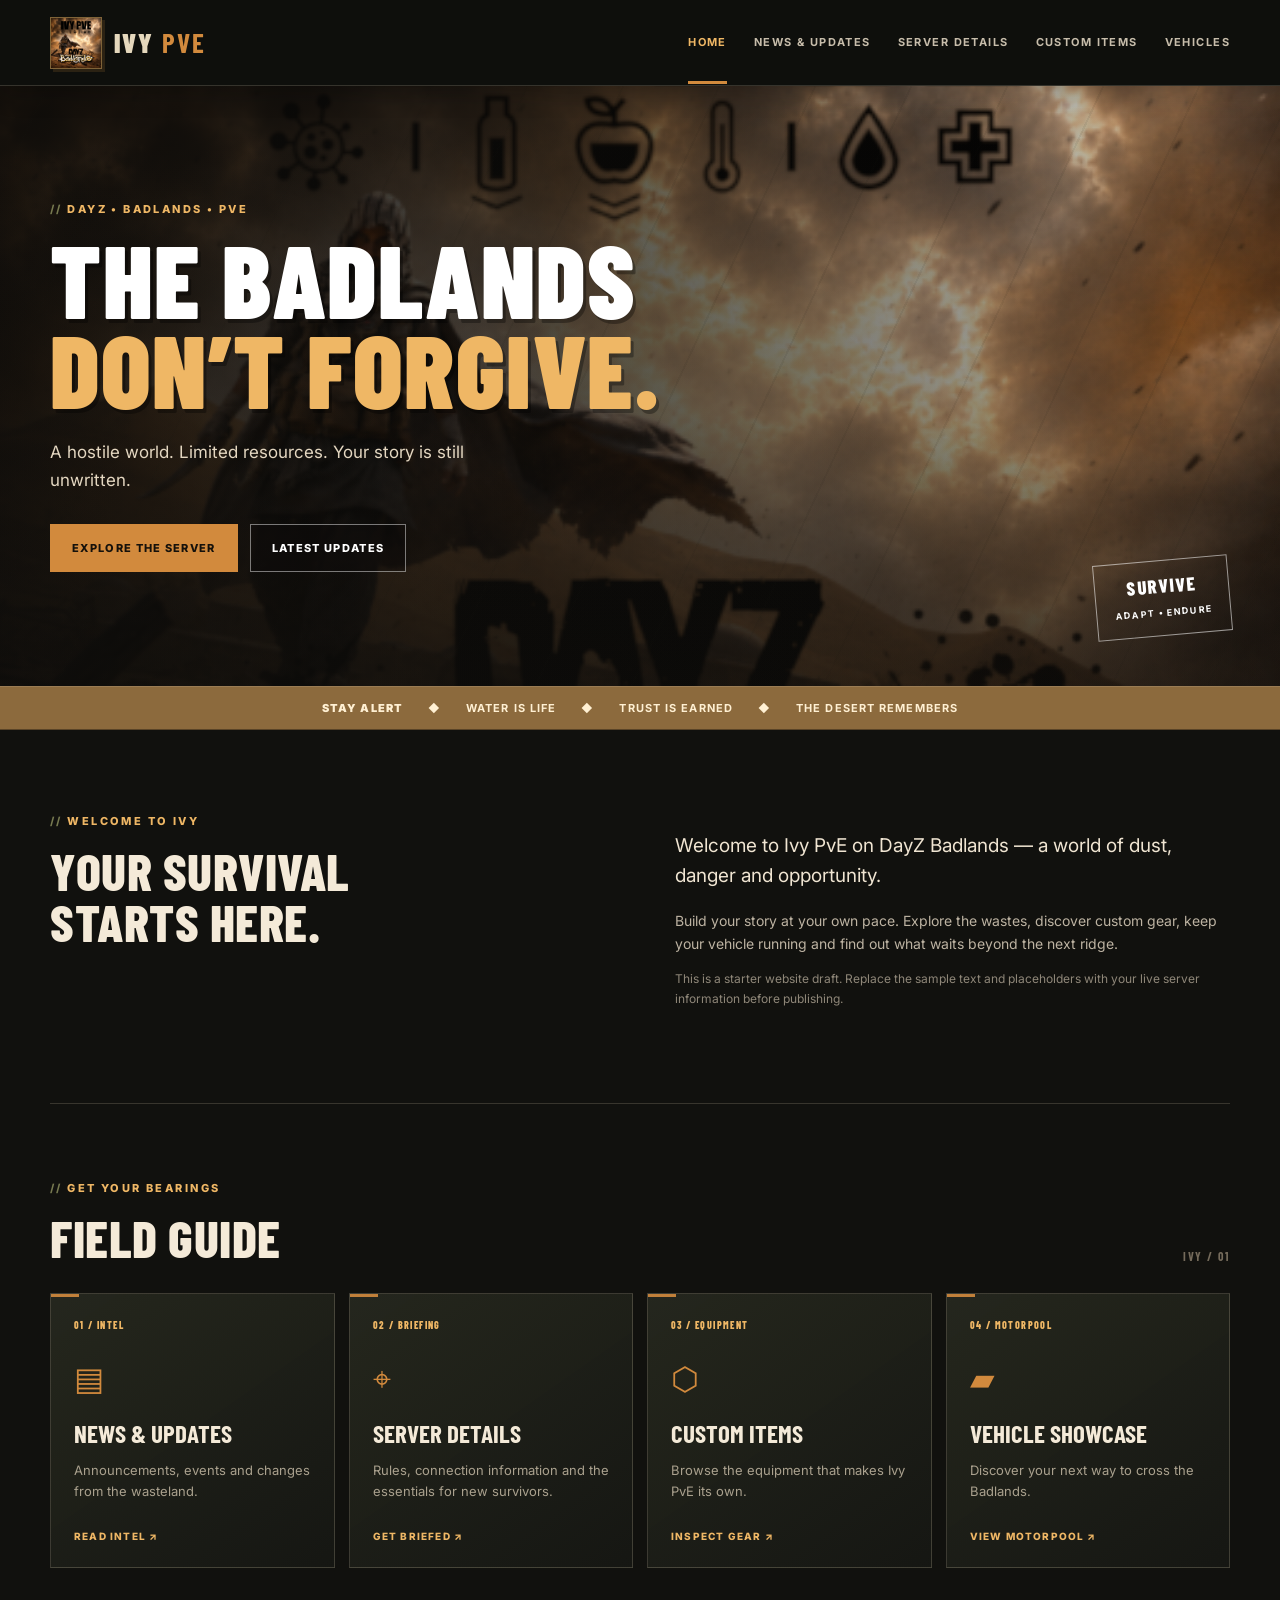
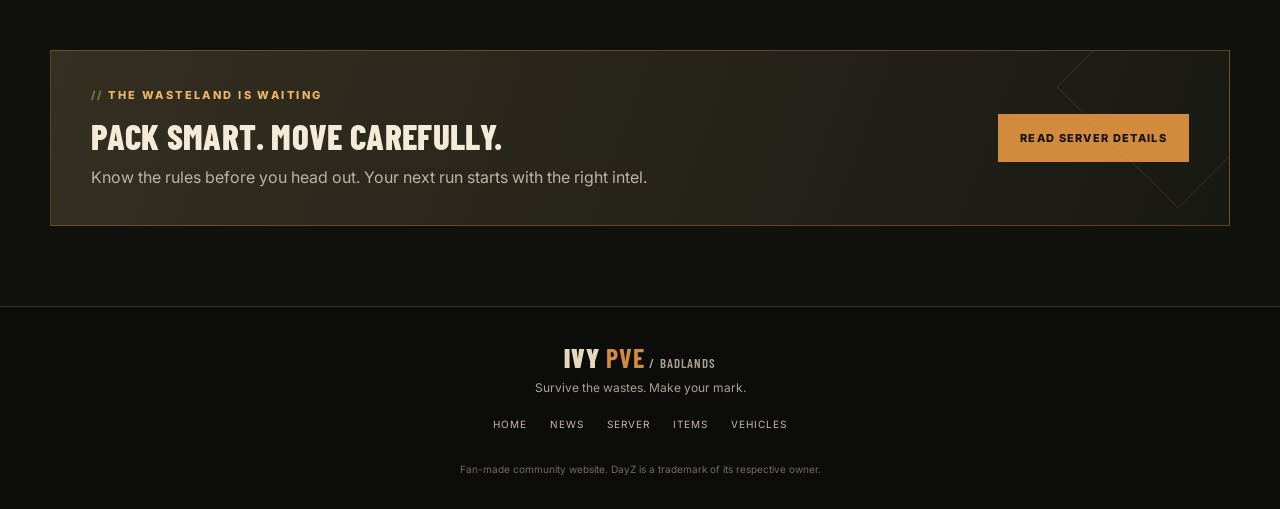
==== index.html @ a11c5380 "Add files via upload" ====
<!doctype html>
<html lang="en">
<head>
  <meta charset="utf-8"><meta name="viewport" content="width=device-width, initial-scale=1">
  <meta name="description" content="Ivy PvE — survive the Badlands. Server information, news, custom items and vehicles.">
  <title>Ivy PvE | Badlands</title><link rel="stylesheet" href="assets/style.css">
</head>
<body>
<header class="site-header"><a class="brand" href="index.html"><img src="assets/ivy-badlands.png" alt="Ivy PvE Badlands"><span>IVY <b>PVE</b></span></a>
<button class="menu-toggle" aria-label="Toggle navigation" aria-expanded="false">☰</button>
<nav class="nav"><a class="active" href="index.html">Home</a><a href="news.html">News & Updates</a><a href="server.html">Server Details</a><a href="items.html">Custom Items</a><a href="vehicles.html">Vehicles</a></nav></header>
<main>
<section class="hero"><div class="hero-shade"></div><div class="hero-content"><p class="eyebrow">DAYZ • BADLANDS • PVE</p><h1>THE BADLANDS<br><span>DON’T FORGIVE.</span></h1><p class="hero-copy">A hostile world. Limited resources. Your story is still unwritten.</p><div class="hero-actions"><a class="button button-primary" href="server.html">Explore the Server</a><a class="button button-ghost" href="news.html">Latest Updates</a></div></div><div class="hero-stamp">SURVIVE<br><small>ADAPT • ENDURE</small></div></section>
<section class="ticker"><span>STAY ALERT</span><i>◆</i> Water is life <i>◆</i> Trust is earned <i>◆</i> The desert remembers</section>
<section class="section intro-grid"><div><p class="eyebrow">WELCOME TO IVY</p><h2>YOUR SURVIVAL<br>STARTS HERE.</h2></div><div><p class="lead">Welcome to Ivy PvE on DayZ Badlands — a world of dust, danger and opportunity.</p><p>Build your story at your own pace. Explore the wastes, discover custom gear, keep your vehicle running and find out what waits beyond the next ridge.</p><p class="muted">This is a starter website draft. Replace the sample text and placeholders with your live server information before publishing.</p></div></section>
<section class="section cards-section"><div class="section-heading"><div><p class="eyebrow">GET YOUR BEARINGS</p><h2>FIELD GUIDE</h2></div><span class="section-mark">IVY / 01</span></div><div class="card-grid">
<a class="feature-card" href="news.html"><span class="card-number">01 / INTEL</span><div class="card-icon">▤</div><h3>News & Updates</h3><p>Announcements, events and changes from the wasteland.</p><span class="card-link">READ INTEL ↗</span></a>
<a class="feature-card" href="server.html"><span class="card-number">02 / BRIEFING</span><div class="card-icon">⌖</div><h3>Server Details</h3><p>Rules, connection information and the essentials for new survivors.</p><span class="card-link">GET BRIEFED ↗</span></a>
<a class="feature-card" href="items.html"><span class="card-number">03 / EQUIPMENT</span><div class="card-icon">⬡</div><h3>Custom Items</h3><p>Browse the equipment that makes Ivy PvE its own.</p><span class="card-link">INSPECT GEAR ↗</span></a>
<a class="feature-card" href="vehicles.html"><span class="card-number">04 / MOTORPOOL</span><div class="card-icon">▰</div><h3>Vehicle Showcase</h3><p>Discover your next way to cross the Badlands.</p><span class="card-link">VIEW MOTORPOOL ↗</span></a>
</div></section>
<section class="callout"><div><p class="eyebrow">THE WASTELAND IS WAITING</p><h2>PACK SMART. MOVE CAREFULLY.</h2><p>Know the rules before you head out. Your next run starts with the right intel.</p></div><a class="button button-primary" href="server.html">Read Server Details</a></section>
</main>
<footer class="site-footer"><div class="footer-brand">IVY <b>PVE</b><span> / BADLANDS</span></div><p>Survive the wastes. Make your mark.</p><div class="footer-links"><a href="index.html">Home</a><a href="news.html">News</a><a href="server.html">Server</a><a href="items.html">Items</a><a href="vehicles.html">Vehicles</a></div><small>Fan-made community website. DayZ is a trademark of its respective owner.</small></footer>
<script src="assets/site.js"></script></body></html>
---- assets/style.css ----
@import url('https://fonts.googleapis.com/css2?family=Barlow+Condensed:wght@500;600;700;800;900&family=Inter:wght@400;500;600;700&display=swap');
:root{--ink:#11110e;--panel:#1b1c17;--panel2:#24251d;--sand:#e5d8bd;--muted:#aaa18e;--orange:#d28a3d;--orange2:#efb765;--olive:#777a50;--line:rgba(229,216,189,.18);--max:1180px}
*{box-sizing:border-box}html{scroll-behavior:smooth}body{margin:0;background:var(--ink);color:var(--sand);font-family:Inter,Arial,sans-serif;line-height:1.65}a{color:inherit;text-decoration:none}button{font:inherit}.site-header{height:86px;padding:0 max(24px,calc((100vw - var(--max))/2));display:flex;align-items:center;justify-content:space-between;gap:28px;background:rgba(17,16,14,.96);border-bottom:1px solid var(--line);position:sticky;top:0;z-index:20}.brand{display:flex;align-items:center;gap:12px;min-width:max-content;font-family:'Barlow Condensed',sans-serif;font-weight:900;font-size:27px;letter-spacing:.02em}.brand img{width:52px;height:52px;object-fit:cover;border:1px solid var(--line)}.brand b,.footer-brand b{color:var(--orange)}.nav{display:flex;align-items:center;gap:clamp(12px,2.1vw,28px);font-size:12px;text-transform:uppercase;letter-spacing:.1em;font-weight:700}.nav a{color:#c7bdab;padding:32px 0 29px;border-bottom:3px solid transparent;transition:.2s}.nav a:hover,.nav a.active{color:var(--orange2);border-color:var(--orange)}.menu-toggle{display:none;background:none;border:1px solid var(--line);color:var(--sand);padding:8px 12px;font-size:22px}.hero{min-height:600px;position:relative;display:flex;align-items:center;overflow:hidden;background:#6e4c2d url('ivy-badlands.png') center 43%/cover no-repeat}.hero:before{content:"";position:absolute;inset:0;background:linear-gradient(90deg,rgba(13,12,10,.92) 0%,rgba(13,12,10,.72) 42%,rgba(13,12,10,.12) 100%),linear-gradient(0deg,rgba(13,12,10,.65),transparent 45%)}.hero-shade{position:absolute;inset:0;background:linear-gradient(0deg,rgba(13,12,10,.25),transparent)}.hero-content{position:relative;z-index:1;width:min(var(--max),calc(100% - 48px));margin:auto;padding:85px 0}.eyebrow{font-size:11px;letter-spacing:.22em;text-transform:uppercase;color:var(--orange2);font-weight:800;margin:0 0 15px}.hero h1,.page-hero h1{font:900 clamp(56px,8vw,104px)/.88 'Barlow Condensed',Impact,sans-serif;letter-spacing:-.025em;margin:0;text-transform:uppercase;color:#fff}.hero h1 span{color:var(--orange2)}.hero-copy{font-size:17px;max-width:460px;color:#e4d7c1;margin:25px 0 30px}.hero-actions{display:flex;flex-wrap:wrap;gap:12px}.button{display:inline-flex;justify-content:center;align-items:center;padding:13px 21px;min-height:48px;font-size:11px;font-weight:800;letter-spacing:.12em;text-transform:uppercase;border:1px solid var(--orange);transition:transform .2s,background .2s}.button:hover{transform:translateY(-2px)}.button-primary{background:var(--orange);color:#15110b}.button-primary:hover{background:var(--orange2)}.button-ghost{background:rgba(12,11,9,.35);color:#fff;border-color:rgba(255,255,255,.45)}.hero-stamp{position:absolute;right:max(24px,calc((100vw - var(--max))/2));bottom:50px;border:1px solid rgba(255,255,255,.55);padding:14px 18px;font:800 19px/1.2 'Barlow Condensed',sans-serif;letter-spacing:.08em;transform:rotate(-5deg);text-align:center;color:#fff}.hero-stamp small{font:700 9px Inter,sans-serif;letter-spacing:.15em}.ticker{background:var(--orange);color:#21160a;padding:12px 24px;display:flex;justify-content:center;gap:25px;align-items:center;font-size:11px;text-transform:uppercase;letter-spacing:.1em;font-weight:700;flex-wrap:wrap}.ticker span{font-weight:900}.ticker i{font-style:normal}.section{width:min(var(--max),calc(100% - 48px));margin:0 auto;padding:82px 0}.intro-grid{display:grid;grid-template-columns:1fr 1fr;gap:70px;border-bottom:1px solid var(--line)}h2{font:800 clamp(34px,4.5vw,52px)/.98 'Barlow Condensed',Impact,sans-serif;letter-spacing:.01em;margin:0 0 20px;color:#f4ead8}h3{font:700 25px/1.1 'Barlow Condensed',sans-serif;text-transform:uppercase;margin:10px 0 12px;color:#f4ead8}.intro-grid p:not(.eyebrow),.catalog-intro>p{color:#bdb3a2;font-size:14px}.lead{font-size:19px!important;color:#f0e5d2!important;line-height:1.55}.muted{font-size:12px!important;color:#8f8779!important}.cards-section{padding-top:75px}.section-heading{display:flex;align-items:end;justify-content:space-between;margin-bottom:30px}.section-heading h2{margin:0}.section-mark{font:700 12px 'Barlow Condensed',sans-serif;letter-spacing:.16em;color:#756b5b}.card-grid{display:grid;grid-template-columns:repeat(4,1fr);gap:14px}.feature-card{display:flex;flex-direction:column;min-height:275px;padding:23px;background:linear-gradient(145deg,#211f1a,#171613);border:1px solid var(--line);transition:.2s}.feature-card:hover{border-color:var(--orange);transform:translateY(-4px)}.card-number{font-size:10px;letter-spacing:.14em;color:var(--orange2);font-weight:800}.card-icon{font-size:32px;color:var(--orange);margin:20px 0 4px}.feature-card p{font-size:13px;color:var(--muted);margin:0 0 25px}.card-link{font-size:10px;font-weight:800;letter-spacing:.12em;color:var(--orange2);margin-top:auto}.callout{width:min(var(--max),calc(100% - 48px));margin:0 auto 80px;padding:35px 40px;background:linear-gradient(100deg,#33271a,#1b1915);border:1px solid rgba(216,138,56,.35);display:flex;justify-content:space-between;align-items:center;gap:30px}.callout h2{font-size:35px;margin-bottom:10px}.callout p:not(.eyebrow){color:#bdb3a2;margin:0}.site-footer{border-top:1px solid var(--line);padding:35px 24px 28px;text-align:center;background:#0d0c0b}.footer-brand{font:900 26px 'Barlow Condensed',sans-serif;letter-spacing:.04em}.footer-brand span{font-size:13px;color:var(--muted);font-weight:600}.site-footer p{font-size:12px;color:var(--muted);margin:5px 0 18px}.footer-links{display:flex;justify-content:center;gap:23px;flex-wrap:wrap;margin-bottom:22px}.footer-links a{font-size:10px;text-transform:uppercase;letter-spacing:.1em;color:#c5b9a5}.footer-links a:hover{color:var(--orange2)}.site-footer small{color:#726b60;font-size:10px}.page-hero{padding:80px max(24px,calc((100vw - var(--max))/2)) 70px;min-height:270px;background:linear-gradient(90deg,rgba(12,11,9,.95),rgba(12,11,9,.55)),url('ivy-badlands.png') center 43%/cover;border-bottom:1px solid var(--line)}.page-hero h1{font-size:clamp(50px,7vw,82px)}.page-hero h1 span{color:var(--orange2)}.page-hero>p:last-child{color:#d1c5b2;margin:20px 0 0}.content-layout{display:grid;grid-template-columns:minmax(0,2fr) minmax(220px,.8fr);gap:45px}.news-entry{padding:0 0 30px;margin-bottom:34px;border-bottom:1px solid var(--line)}.entry-meta{display:flex;justify-content:space-between;align-items:center;gap:15px;color:#928879;font-size:10px;letter-spacing:.1em;text-transform:uppercase}.tag{display:inline-block;background:var(--orange);color:#20160b;padding:5px 8px;font-size:9px;letter-spacing:.12em;font-weight:900}.tag-outline{border:1px solid var(--orange);color:var(--orange2);background:transparent}.news-entry h2{font-size:36px;margin:18px 0 12px}.news-entry p{font-size:14px;color:#bdb3a2}.entry-foot{display:flex;justify-content:space-between;color:#81796c;font-size:10px;letter-spacing:.1em;margin-top:25px}.sidebar{background:var(--panel);border:1px solid var(--line);padding:23px;height:max-content}.sidebar>a{display:block;padding:13px 0;border-bottom:1px solid var(--line);font-size:12px;color:#e2d4bd}.sidebar>a:hover{color:var(--orange2)}.side-note{background:#292116;border-left:3px solid var(--orange);padding:14px;margin-top:25px}.side-note strong{font-size:10px;letter-spacing:.12em;color:var(--orange2)}.side-note p{font-size:12px;color:#bdb3a2;margin-bottom:0}.info-banner{display:flex;align-items:center;justify-content:space-between;gap:30px;padding:28px;background:linear-gradient(120deg,#32271b,#1a1814);border:1px solid rgba(216,138,56,.3);margin-bottom:25px}.info-banner h2{margin-bottom:8px}.info-banner p:not(.eyebrow){color:#bdb3a2;margin:0}.status-placeholder{font-size:10px;letter-spacing:.1em;color:#cfc3ae;white-space:nowrap}.status-dot{display:inline-block;width:8px;height:8px;border-radius:50%;background:#d88a38;margin-right:8px}.details-grid{display:grid;grid-template-columns:1fr 1fr;gap:18px}.detail-panel{padding:27px;background:var(--panel);border:1px solid var(--line)}.panel-index{font-size:10px;color:var(--orange2);letter-spacing:.15em;font-weight:800}.detail-panel h3{font-size:29px;margin:12px 0 20px}.detail-panel dl{display:grid;grid-template-columns:1fr 1fr;gap:0;margin:0 0 20px}.detail-panel dt,.detail-panel dd{margin:0;padding:10px 0;border-bottom:1px solid var(--line);font-size:12px}.detail-panel dt{color:#948a79}.detail-panel dd{color:#e6d9c3;text-align:right;font-weight:600;overflow-wrap:anywhere}.text-link{color:var(--orange2)}.rule-list{list-style:none;padding:0;margin:0}.rule-list li{display:flex;gap:15px;padding:14px 0;border-bottom:1px solid var(--line);font-size:12px;color:#a99f8e}.rule-list li>b{color:var(--orange2);font-size:11px}.rule-list strong{color:#eadcc6;font-size:13px}.top-gap{margin-top:65px}.rules-grid{display:grid;grid-template-columns:repeat(4,1fr);gap:13px;margin:25px 0}.rules-grid>div{padding:22px;background:var(--panel);border:1px solid var(--line)}.rules-grid>div>b{font:800 24px 'Barlow Condensed',sans-serif;color:var(--orange)}.rules-grid h3{font-size:20px}.rules-grid p{font-size:12px;color:var(--muted);margin-bottom:0}.catalog-intro{display:grid;grid-template-columns:1fr 1fr;gap:45px;align-items:end;margin-bottom:30px}.catalog-intro h2{margin-bottom:0}.catalog-intro>p{margin:0}.filter-row{display:flex;gap:8px;flex-wrap:wrap;margin-bottom:25px}.filter-button{padding:10px 14px;border:1px solid var(--line);background:transparent;color:#bdb3a2;font-size:10px;font-weight:800;text-transform:uppercase;letter-spacing:.08em;cursor:pointer}.filter-button:hover,.filter-button.active{background:var(--orange);border-color:var(--orange);color:#20160b}.catalog-grid{display:grid;grid-template-columns:repeat(3,1fr);gap:17px}.catalog-card{background:var(--panel);border:1px solid var(--line);min-width:0}.catalog-card[hidden]{display:none}.catalog-art{height:180px;display:flex;align-items:center;justify-content:center;flex-direction:column;gap:8px;font-size:55px;color:#e3b16d;background:radial-gradient(ellipse at center,#57412a,#252019 68%,#191714);border-bottom:1px solid var(--line)}.catalog-art small{font:800 9px Inter,sans-serif;letter-spacing:.18em;color:#a68a62}.art-cloth{background:radial-gradient(ellipse at center,#465044,#20251f 70%,#171a16);color:#a9b29b}.art-tools{background:radial-gradient(ellipse at center,#49443a,#24221d 70%,#171613)}.art-weapons{background:radial-gradient(ellipse at center,#4a3225,#24201b 70%,#171613)}.catalog-copy{padding:20px}.catalog-copy h3{font-size:24px}.catalog-copy p{font-size:12px;color:var(--muted);min-height:60px}.catalog-id{font-size:9px;letter-spacing:.08em;color:#7e7669;overflow-wrap:anywhere}.vehicle-grid{display:grid;grid-template-columns:1fr;gap:20px}.vehicle-card{display:grid;grid-template-columns:.9fr 1.1fr;background:var(--panel);border:1px solid var(--line)}.vehicle-image{min-height:290px;position:relative;display:flex;align-items:center;justify-content:center;background:radial-gradient(ellipse at center,#665038,#2a241b 65%,#171613);overflow:hidden}.vehicle-image:after{content:"";position:absolute;inset:0;background:repeating-linear-gradient(135deg,transparent 0 18px,rgba(255,255,255,.025) 18px 20px)}.vehicle-image>span{position:absolute;left:17px;top:17px;font-size:9px;letter-spacing:.13em;color:#d2b58b;z-index:1}.vehicle-symbol{font-size:100px;color:rgba(239,186,111,.55);font-family:'Barlow Condensed',sans-serif}.vehicle-two{background:radial-gradient(ellipse at center,#4b4b3b,#27271f 65%,#171713)}.vehicle-three{background:radial-gradient(ellipse at center,#563c2d,#2a201a 65%,#171411)}.vehicle-copy{padding:27px}.vehicle-copy h3{font-size:32px;margin:16px 0 10px}.vehicle-copy>p{font-size:13px;color:var(--muted)}.spec-grid{display:grid;grid-template-columns:repeat(3,1fr);gap:8px;margin-top:25px}.spec-grid>div{padding:12px 10px;background:#12110f;border:1px solid var(--line)}.spec-grid small,.spec-grid b{display:block}.spec-grid small{font-size:8px;letter-spacing:.12em;color:#8e8372}.spec-grid b{font-size:10px;color:var(--orange2);margin-top:4px}.compact-callout{margin-top:45px;margin-bottom:0}
@media(max-width:900px){.site-header{height:76px}.menu-toggle{display:block}.nav{display:none;position:absolute;left:0;right:0;top:76px;background:#12110f;padding:10px 24px 20px;border-bottom:1px solid var(--line);flex-direction:column;align-items:stretch;gap:0}.nav.nav-open{display:flex}.nav a{padding:13px 0;border-bottom:1px solid var(--line)}.hero{min-height:550px}.hero-stamp{display:none}.card-grid{grid-template-columns:repeat(2,1fr)}.rules-grid{grid-template-columns:repeat(2,1fr)}.catalog-grid{grid-template-columns:repeat(2,1fr)}.content-layout{gap:22px}.info-banner{align-items:flex-start;flex-direction:column}.vehicle-card{grid-template-columns:1fr 1fr}.vehicle-image{min-height:330px}}
@media(max-width:620px){.brand{font-size:23px}.brand img{width:43px;height:43px}.hero{min-height:530px;background-position:60% center}.hero-content{width:calc(100% - 40px);padding:65px 0}.hero h1{font-size:59px}.hero-copy{font-size:15px}.ticker{gap:10px;font-size:9px}.section{width:calc(100% - 40px);padding:58px 0}.intro-grid,.catalog-intro,.details-grid,.content-layout{grid-template-columns:1fr;gap:25px}.intro-grid{gap:12px}.card-grid{grid-template-columns:1fr}.feature-card{min-height:220px}.section-heading{align-items:start;gap:10px}.callout{width:calc(100% - 40px);padding:25px;align-items:flex-start;flex-direction:column;margin-bottom:55px}.callout h2{font-size:31px}.page-hero{padding:60px 20px 48px;min-height:235px}.page-hero h1{font-size:55px}.page-hero>p:last-child{font-size:13px}.sidebar{order:-1}.info-banner{padding:22px}.status-placeholder{white-space:normal}.detail-panel{padding:21px}.detail-panel dl{grid-template-columns:1fr}.detail-panel dd{text-align:left;border-bottom:0;padding-top:0}.detail-panel dt{padding-bottom:3px}.rules-grid{grid-template-columns:1fr 1fr}.catalog-grid{grid-template-columns:1fr}.catalog-art{height:165px}.vehicle-card{grid-template-columns:1fr}.vehicle-image{min-height:200px}.vehicle-symbol{font-size:75px}.vehicle-copy{padding:22px}.entry-meta{align-items:flex-start;flex-direction:column;gap:8px}.footer-links{gap:14px}}


/* Military-survival / desert hybrid refinements */
.site-header{background:rgba(15,16,13,.97);box-shadow:0 5px 25px rgba(0,0,0,.22)}
.brand{letter-spacing:.08em}
.brand img{border-color:rgba(239,183,101,.5);box-shadow:3px 3px 0 rgba(210,138,61,.15)}
.nav a{font-size:11px;letter-spacing:.13em}
.hero{background-color:#58432c}
.hero:after{content:"";position:absolute;inset:0;pointer-events:none;opacity:.18;background:repeating-linear-gradient(115deg,transparent 0 42px,rgba(20,20,14,.35) 42px 44px,transparent 44px 87px)}
.hero h1{text-shadow:3px 4px 0 rgba(0,0,0,.32);letter-spacing:.015em}
.eyebrow:before{content:"// ";color:var(--olive)}
.ticker{background:#8c6a3d;color:#fff0d3;border-top:1px solid rgba(255,255,255,.12);border-bottom:1px solid rgba(0,0,0,.35)}
.feature-card,.detail-panel,.catalog-card,.rules-grid>div,.sidebar{background:linear-gradient(145deg,rgba(37,39,30,.96),rgba(22,23,19,.98));position:relative}
.feature-card:before,.detail-panel:before,.catalog-card:before{content:"";position:absolute;top:0;left:0;width:28px;height:3px;background:var(--orange);opacity:.9}
.feature-card:hover{box-shadow:0 12px 28px rgba(0,0,0,.18)}
.page-hero{position:relative;background-color:#30281d}
.page-hero:after{content:"FIELD REPORT  /  IVY PVE";position:absolute;right:max(24px,calc((100vw - var(--max))/2));bottom:20px;color:rgba(239,183,101,.65);font:700 9px Inter,sans-serif;letter-spacing:.2em}
.page-hero h1{text-shadow:3px 4px 0 rgba(0,0,0,.3)}
.tag{background:#b77a37}
.info-banner,.callout{background:linear-gradient(110deg,rgba(54,48,34,.98),rgba(25,25,20,.98));position:relative;overflow:hidden}
.info-banner:after,.callout:after{content:"";position:absolute;right:-35px;top:-50px;width:170px;height:170px;border:1px solid rgba(239,183,101,.12);transform:rotate(45deg);pointer-events:none}
.status-dot{background:#a4a66b;box-shadow:0 0 0 4px rgba(164,166,107,.12)}
.panel-index,.card-number,.section-mark{font-family:'Barlow Condensed',sans-serif}
.vehicle-image{background-color:#4d422e}
.vehicle-image:before{content:"";position:absolute;inset:0;background:linear-gradient(145deg,rgba(143,119,69,.14),transparent 45%),repeating-linear-gradient(0deg,transparent 0 25px,rgba(0,0,0,.1) 25px 26px);pointer-events:none}
.catalog-art{background-color:#28271e}
.site-footer{background:#0c0d0b}
@media(max-width:620px){.page-hero:after{font-size:8px;right:20px;bottom:12px}.hero:after{opacity:.1}}
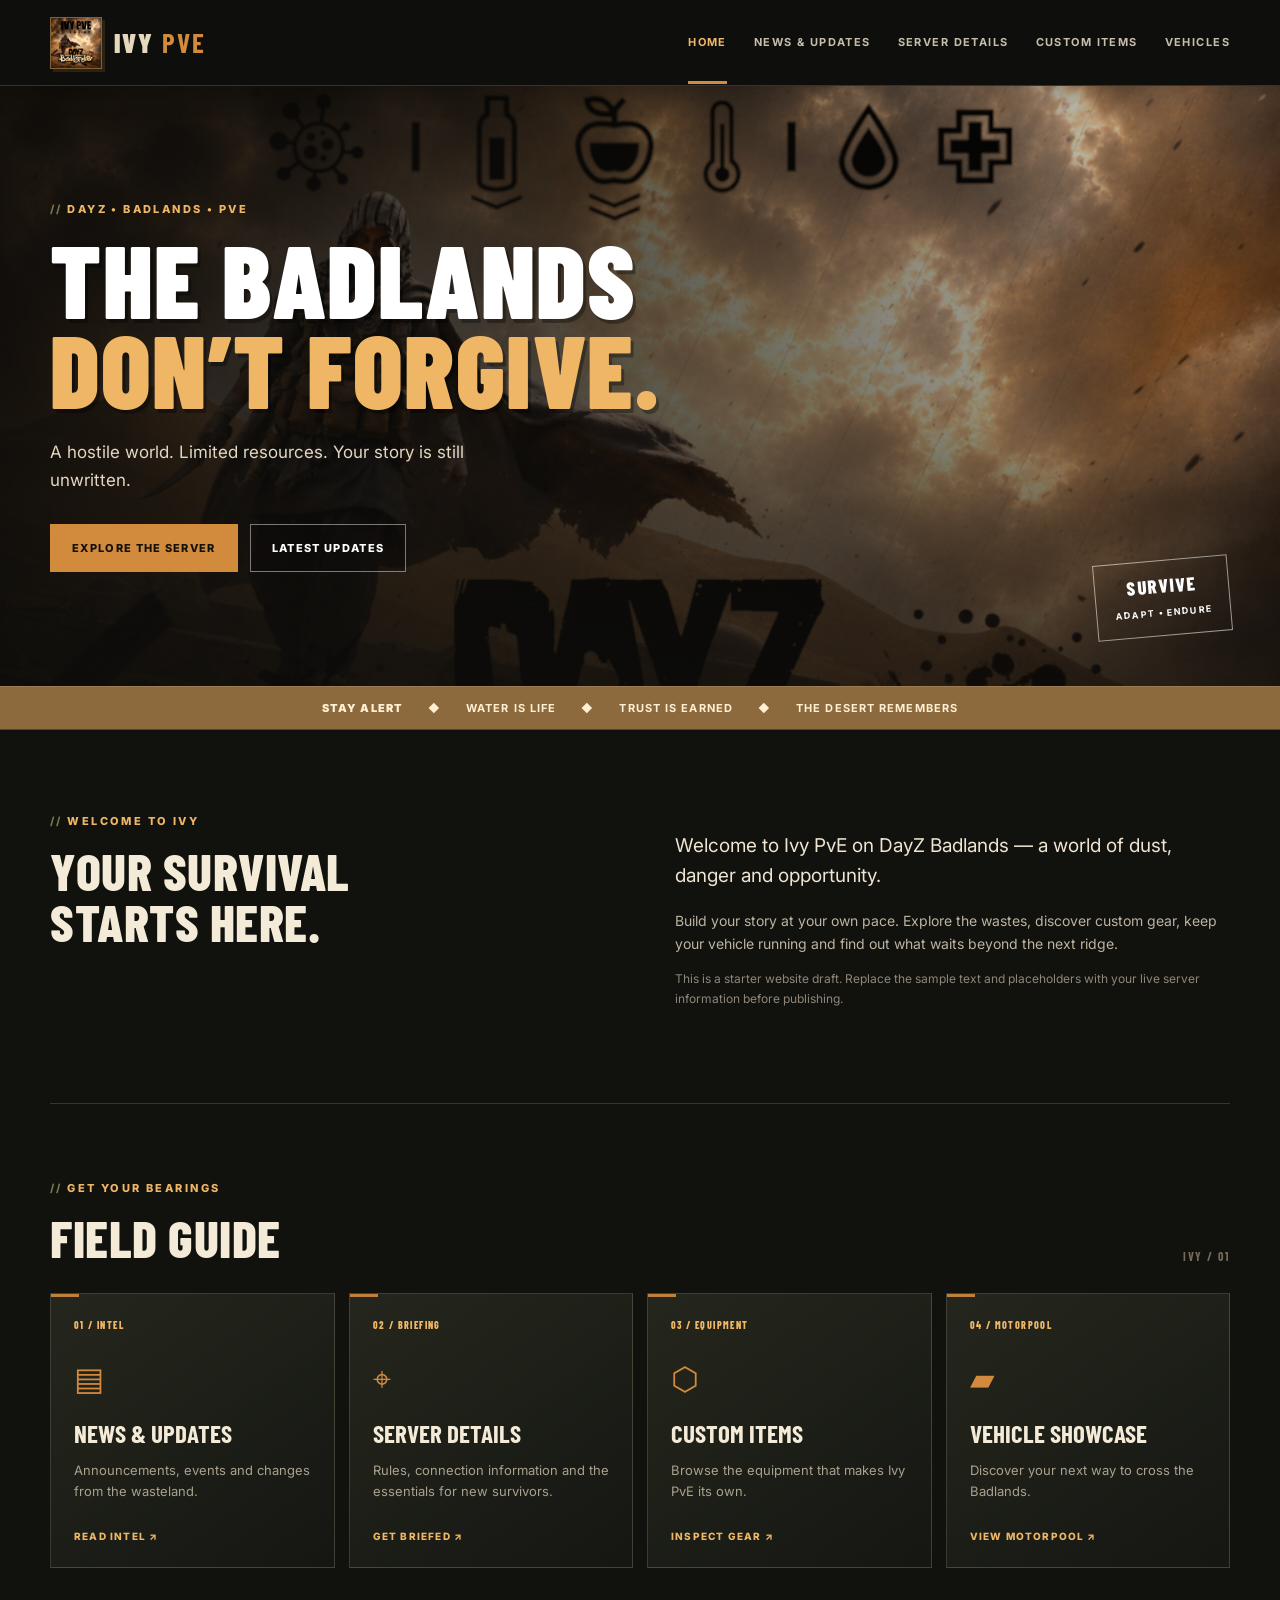
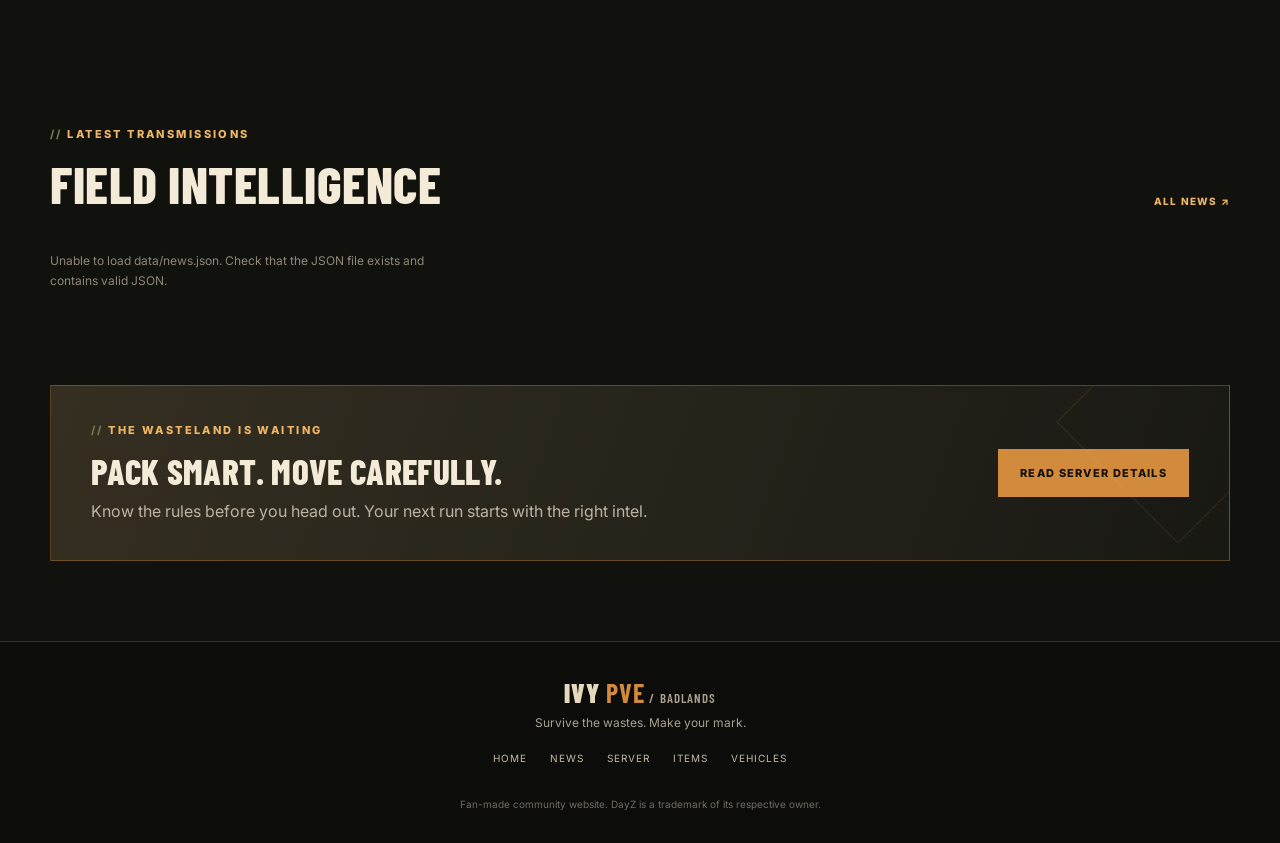
==== commit ab438cc5: "Add files via upload" ====
--- a/index.html
+++ b/index.html
@@ -19,6 +19,7 @@
 <a class="feature-card" href="items.html"><span class="card-number">03 / EQUIPMENT</span><div class="card-icon">⬡</div><h3>Custom Items</h3><p>Browse the equipment that makes Ivy PvE its own.</p><span class="card-link">INSPECT GEAR ↗</span></a>
 <a class="feature-card" href="vehicles.html"><span class="card-number">04 / MOTORPOOL</span><div class="card-icon">▰</div><h3>Vehicle Showcase</h3><p>Discover your next way to cross the Badlands.</p><span class="card-link">VIEW MOTORPOOL ↗</span></a>
 </div></section>
+<section class="section cards-section"><div class="section-heading"><div><p class="eyebrow">LATEST TRANSMISSIONS</p><h2>FIELD INTELLIGENCE</h2></div><a class="card-link" href="news.html">ALL NEWS ↗</a></div><div class="latest-news-grid" id="home-news" data-json="data/news.json"><p class="muted">Loading latest updates…</p></div></section>
 <section class="callout"><div><p class="eyebrow">THE WASTELAND IS WAITING</p><h2>PACK SMART. MOVE CAREFULLY.</h2><p>Know the rules before you head out. Your next run starts with the right intel.</p></div><a class="button button-primary" href="server.html">Read Server Details</a></section>
 </main>
 <footer class="site-footer"><div class="footer-brand">IVY <b>PVE</b><span> / BADLANDS</span></div><p>Survive the wastes. Make your mark.</p><div class="footer-links"><a href="index.html">Home</a><a href="news.html">News</a><a href="server.html">Server</a><a href="items.html">Items</a><a href="vehicles.html">Vehicles</a></div><small>Fan-made community website. DayZ is a trademark of its respective owner.</small></footer>
--- a/assets/style.css
+++ b/assets/style.css
@@ -1,6 +1,6 @@
 @import url('https://fonts.googleapis.com/css2?family=Barlow+Condensed:wght@500;600;700;800;900&family=Inter:wght@400;500;600;700&display=swap');
 :root{--ink:#11110e;--panel:#1b1c17;--panel2:#24251d;--sand:#e5d8bd;--muted:#aaa18e;--orange:#d28a3d;--orange2:#efb765;--olive:#777a50;--line:rgba(229,216,189,.18);--max:1180px}
-*{box-sizing:border-box}html{scroll-behavior:smooth}body{margin:0;background:var(--ink);color:var(--sand);font-family:Inter,Arial,sans-serif;line-height:1.65}a{color:inherit;text-decoration:none}button{font:inherit}.site-header{height:86px;padding:0 max(24px,calc((100vw - var(--max))/2));display:flex;align-items:center;justify-content:space-between;gap:28px;background:rgba(17,16,14,.96);border-bottom:1px solid var(--line);position:sticky;top:0;z-index:20}.brand{display:flex;align-items:center;gap:12px;min-width:max-content;font-family:'Barlow Condensed',sans-serif;font-weight:900;font-size:27px;letter-spacing:.02em}.brand img{width:52px;height:52px;object-fit:cover;border:1px solid var(--line)}.brand b,.footer-brand b{color:var(--orange)}.nav{display:flex;align-items:center;gap:clamp(12px,2.1vw,28px);font-size:12px;text-transform:uppercase;letter-spacing:.1em;font-weight:700}.nav a{color:#c7bdab;padding:32px 0 29px;border-bottom:3px solid transparent;transition:.2s}.nav a:hover,.nav a.active{color:var(--orange2);border-color:var(--orange)}.menu-toggle{display:none;background:none;border:1px solid var(--line);color:var(--sand);padding:8px 12px;font-size:22px}.hero{min-height:600px;position:relative;display:flex;align-items:center;overflow:hidden;background:#6e4c2d url('ivy-badlands.png') center 43%/cover no-repeat}.hero:before{content:"";position:absolute;inset:0;background:linear-gradient(90deg,rgba(13,12,10,.92) 0%,rgba(13,12,10,.72) 42%,rgba(13,12,10,.12) 100%),linear-gradient(0deg,rgba(13,12,10,.65),transparent 45%)}.hero-shade{position:absolute;inset:0;background:linear-gradient(0deg,rgba(13,12,10,.25),transparent)}.hero-content{position:relative;z-index:1;width:min(var(--max),calc(100% - 48px));margin:auto;padding:85px 0}.eyebrow{font-size:11px;letter-spacing:.22em;text-transform:uppercase;color:var(--orange2);font-weight:800;margin:0 0 15px}.hero h1,.page-hero h1{font:900 clamp(56px,8vw,104px)/.88 'Barlow Condensed',Impact,sans-serif;letter-spacing:-.025em;margin:0;text-transform:uppercase;color:#fff}.hero h1 span{color:var(--orange2)}.hero-copy{font-size:17px;max-width:460px;color:#e4d7c1;margin:25px 0 30px}.hero-actions{display:flex;flex-wrap:wrap;gap:12px}.button{display:inline-flex;justify-content:center;align-items:center;padding:13px 21px;min-height:48px;font-size:11px;font-weight:800;letter-spacing:.12em;text-transform:uppercase;border:1px solid var(--orange);transition:transform .2s,background .2s}.button:hover{transform:translateY(-2px)}.button-primary{background:var(--orange);color:#15110b}.button-primary:hover{background:var(--orange2)}.button-ghost{background:rgba(12,11,9,.35);color:#fff;border-color:rgba(255,255,255,.45)}.hero-stamp{position:absolute;right:max(24px,calc((100vw - var(--max))/2));bottom:50px;border:1px solid rgba(255,255,255,.55);padding:14px 18px;font:800 19px/1.2 'Barlow Condensed',sans-serif;letter-spacing:.08em;transform:rotate(-5deg);text-align:center;color:#fff}.hero-stamp small{font:700 9px Inter,sans-serif;letter-spacing:.15em}.ticker{background:var(--orange);color:#21160a;padding:12px 24px;display:flex;justify-content:center;gap:25px;align-items:center;font-size:11px;text-transform:uppercase;letter-spacing:.1em;font-weight:700;flex-wrap:wrap}.ticker span{font-weight:900}.ticker i{font-style:normal}.section{width:min(var(--max),calc(100% - 48px));margin:0 auto;padding:82px 0}.intro-grid{display:grid;grid-template-columns:1fr 1fr;gap:70px;border-bottom:1px solid var(--line)}h2{font:800 clamp(34px,4.5vw,52px)/.98 'Barlow Condensed',Impact,sans-serif;letter-spacing:.01em;margin:0 0 20px;color:#f4ead8}h3{font:700 25px/1.1 'Barlow Condensed',sans-serif;text-transform:uppercase;margin:10px 0 12px;color:#f4ead8}.intro-grid p:not(.eyebrow),.catalog-intro>p{color:#bdb3a2;font-size:14px}.lead{font-size:19px!important;color:#f0e5d2!important;line-height:1.55}.muted{font-size:12px!important;color:#8f8779!important}.cards-section{padding-top:75px}.section-heading{display:flex;align-items:end;justify-content:space-between;margin-bottom:30px}.section-heading h2{margin:0}.section-mark{font:700 12px 'Barlow Condensed',sans-serif;letter-spacing:.16em;color:#756b5b}.card-grid{display:grid;grid-template-columns:repeat(4,1fr);gap:14px}.feature-card{display:flex;flex-direction:column;min-height:275px;padding:23px;background:linear-gradient(145deg,#211f1a,#171613);border:1px solid var(--line);transition:.2s}.feature-card:hover{border-color:var(--orange);transform:translateY(-4px)}.card-number{font-size:10px;letter-spacing:.14em;color:var(--orange2);font-weight:800}.card-icon{font-size:32px;color:var(--orange);margin:20px 0 4px}.feature-card p{font-size:13px;color:var(--muted);margin:0 0 25px}.card-link{font-size:10px;font-weight:800;letter-spacing:.12em;color:var(--orange2);margin-top:auto}.callout{width:min(var(--max),calc(100% - 48px));margin:0 auto 80px;padding:35px 40px;background:linear-gradient(100deg,#33271a,#1b1915);border:1px solid rgba(216,138,56,.35);display:flex;justify-content:space-between;align-items:center;gap:30px}.callout h2{font-size:35px;margin-bottom:10px}.callout p:not(.eyebrow){color:#bdb3a2;margin:0}.site-footer{border-top:1px solid var(--line);padding:35px 24px 28px;text-align:center;background:#0d0c0b}.footer-brand{font:900 26px 'Barlow Condensed',sans-serif;letter-spacing:.04em}.footer-brand span{font-size:13px;color:var(--muted);font-weight:600}.site-footer p{font-size:12px;color:var(--muted);margin:5px 0 18px}.footer-links{display:flex;justify-content:center;gap:23px;flex-wrap:wrap;margin-bottom:22px}.footer-links a{font-size:10px;text-transform:uppercase;letter-spacing:.1em;color:#c5b9a5}.footer-links a:hover{color:var(--orange2)}.site-footer small{color:#726b60;font-size:10px}.page-hero{padding:80px max(24px,calc((100vw - var(--max))/2)) 70px;min-height:270px;background:linear-gradient(90deg,rgba(12,11,9,.95),rgba(12,11,9,.55)),url('ivy-badlands.png') center 43%/cover;border-bottom:1px solid var(--line)}.page-hero h1{font-size:clamp(50px,7vw,82px)}.page-hero h1 span{color:var(--orange2)}.page-hero>p:last-child{color:#d1c5b2;margin:20px 0 0}.content-layout{display:grid;grid-template-columns:minmax(0,2fr) minmax(220px,.8fr);gap:45px}.news-entry{padding:0 0 30px;margin-bottom:34px;border-bottom:1px solid var(--line)}.entry-meta{display:flex;justify-content:space-between;align-items:center;gap:15px;color:#928879;font-size:10px;letter-spacing:.1em;text-transform:uppercase}.tag{display:inline-block;background:var(--orange);color:#20160b;padding:5px 8px;font-size:9px;letter-spacing:.12em;font-weight:900}.tag-outline{border:1px solid var(--orange);color:var(--orange2);background:transparent}.news-entry h2{font-size:36px;margin:18px 0 12px}.news-entry p{font-size:14px;color:#bdb3a2}.entry-foot{display:flex;justify-content:space-between;color:#81796c;font-size:10px;letter-spacing:.1em;margin-top:25px}.sidebar{background:var(--panel);border:1px solid var(--line);padding:23px;height:max-content}.sidebar>a{display:block;padding:13px 0;border-bottom:1px solid var(--line);font-size:12px;color:#e2d4bd}.sidebar>a:hover{color:var(--orange2)}.side-note{background:#292116;border-left:3px solid var(--orange);padding:14px;margin-top:25px}.side-note strong{font-size:10px;letter-spacing:.12em;color:var(--orange2)}.side-note p{font-size:12px;color:#bdb3a2;margin-bottom:0}.info-banner{display:flex;align-items:center;justify-content:space-between;gap:30px;padding:28px;background:linear-gradient(120deg,#32271b,#1a1814);border:1px solid rgba(216,138,56,.3);margin-bottom:25px}.info-banner h2{margin-bottom:8px}.info-banner p:not(.eyebrow){color:#bdb3a2;margin:0}.status-placeholder{font-size:10px;letter-spacing:.1em;color:#cfc3ae;white-space:nowrap}.status-dot{display:inline-block;width:8px;height:8px;border-radius:50%;background:#d88a38;margin-right:8px}.details-grid{display:grid;grid-template-columns:1fr 1fr;gap:18px}.detail-panel{padding:27px;background:var(--panel);border:1px solid var(--line)}.panel-index{font-size:10px;color:var(--orange2);letter-spacing:.15em;font-weight:800}.detail-panel h3{font-size:29px;margin:12px 0 20px}.detail-panel dl{display:grid;grid-template-columns:1fr 1fr;gap:0;margin:0 0 20px}.detail-panel dt,.detail-panel dd{margin:0;padding:10px 0;border-bottom:1px solid var(--line);font-size:12px}.detail-panel dt{color:#948a79}.detail-panel dd{color:#e6d9c3;text-align:right;font-weight:600;overflow-wrap:anywhere}.text-link{color:var(--orange2)}.rule-list{list-style:none;padding:0;margin:0}.rule-list li{display:flex;gap:15px;padding:14px 0;border-bottom:1px solid var(--line);font-size:12px;color:#a99f8e}.rule-list li>b{color:var(--orange2);font-size:11px}.rule-list strong{color:#eadcc6;font-size:13px}.top-gap{margin-top:65px}.rules-grid{display:grid;grid-template-columns:repeat(4,1fr);gap:13px;margin:25px 0}.rules-grid>div{padding:22px;background:var(--panel);border:1px solid var(--line)}.rules-grid>div>b{font:800 24px 'Barlow Condensed',sans-serif;color:var(--orange)}.rules-grid h3{font-size:20px}.rules-grid p{font-size:12px;color:var(--muted);margin-bottom:0}.catalog-intro{display:grid;grid-template-columns:1fr 1fr;gap:45px;align-items:end;margin-bottom:30px}.catalog-intro h2{margin-bottom:0}.catalog-intro>p{margin:0}.filter-row{display:flex;gap:8px;flex-wrap:wrap;margin-bottom:25px}.filter-button{padding:10px 14px;border:1px solid var(--line);background:transparent;color:#bdb3a2;font-size:10px;font-weight:800;text-transform:uppercase;letter-spacing:.08em;cursor:pointer}.filter-button:hover,.filter-button.active{background:var(--orange);border-color:var(--orange);color:#20160b}.catalog-grid{display:grid;grid-template-columns:repeat(3,1fr);gap:17px}.catalog-card{background:var(--panel);border:1px solid var(--line);min-width:0}.catalog-card[hidden]{display:none}.catalog-art{height:180px;display:flex;align-items:center;justify-content:center;flex-direction:column;gap:8px;font-size:55px;color:#e3b16d;background:radial-gradient(ellipse at center,#57412a,#252019 68%,#191714);border-bottom:1px solid var(--line)}.catalog-art small{font:800 9px Inter,sans-serif;letter-spacing:.18em;color:#a68a62}.art-cloth{background:radial-gradient(ellipse at center,#465044,#20251f 70%,#171a16);color:#a9b29b}.art-tools{background:radial-gradient(ellipse at center,#49443a,#24221d 70%,#171613)}.art-weapons{background:radial-gradient(ellipse at center,#4a3225,#24201b 70%,#171613)}.catalog-copy{padding:20px}.catalog-copy h3{font-size:24px}.catalog-copy p{font-size:12px;color:var(--muted);min-height:60px}.catalog-id{font-size:9px;letter-spacing:.08em;color:#7e7669;overflow-wrap:anywhere}.vehicle-grid{display:grid;grid-template-columns:1fr;gap:20px}.vehicle-card{display:grid;grid-template-columns:.9fr 1.1fr;background:var(--panel);border:1px solid var(--line)}.vehicle-image{min-height:290px;position:relative;display:flex;align-items:center;justify-content:center;background:radial-gradient(ellipse at center,#665038,#2a241b 65%,#171613);overflow:hidden}.vehicle-image:after{content:"";position:absolute;inset:0;background:repeating-linear-gradient(135deg,transparent 0 18px,rgba(255,255,255,.025) 18px 20px)}.vehicle-image>span{position:absolute;left:17px;top:17px;font-size:9px;letter-spacing:.13em;color:#d2b58b;z-index:1}.vehicle-symbol{font-size:100px;color:rgba(239,186,111,.55);font-family:'Barlow Condensed',sans-serif}.vehicle-two{background:radial-gradient(ellipse at center,#4b4b3b,#27271f 65%,#171713)}.vehicle-three{background:radial-gradient(ellipse at center,#563c2d,#2a201a 65%,#171411)}.vehicle-copy{padding:27px}.vehicle-copy h3{font-size:32px;margin:16px 0 10px}.vehicle-copy>p{font-size:13px;color:var(--muted)}.spec-grid{display:grid;grid-template-columns:repeat(3,1fr);gap:8px;margin-top:25px}.spec-grid>div{padding:12px 10px;background:#12110f;border:1px solid var(--line)}.spec-grid small,.spec-grid b{display:block}.spec-grid small{font-size:8px;letter-spacing:.12em;color:#8e8372}.spec-grid b{font-size:10px;color:var(--orange2);margin-top:4px}.compact-callout{margin-top:45px;margin-bottom:0}
+*{box-sizing:border-box}html{scroll-behavior:smooth}body{margin:0;background:var(--ink);color:var(--sand);font-family:Inter,Arial,sans-serif;line-height:1.65}a{color:inherit;text-decoration:none}button{font:inherit}.site-header{height:86px;padding:0 max(24px,calc((100vw - var(--max))/2));display:flex;align-items:center;justify-content:space-between;gap:28px;background:rgba(17,16,14,.96);border-bottom:1px solid var(--line);position:sticky;top:0;z-index:20}.brand{display:flex;align-items:center;gap:12px;min-width:max-content;font-family:'Barlow Condensed',sans-serif;font-weight:900;font-size:27px;letter-spacing:.02em}.brand img{width:52px;height:52px;object-fit:cover;border:1px solid var(--line)}.brand b,.footer-brand b{color:var(--orange)}.nav{display:flex;align-items:center;gap:clamp(12px,2.1vw,28px);font-size:12px;text-transform:uppercase;letter-spacing:.1em;font-weight:700}.nav a{color:#c7bdab;padding:32px 0 29px;border-bottom:3px solid transparent;transition:.2s}.nav a:hover,.nav a.active{color:var(--orange2);border-color:var(--orange)}.menu-toggle{display:none;background:none;border:1px solid var(--line);color:var(--sand);padding:8px 12px;font-size:22px}.hero{min-height:600px;position:relative;display:flex;align-items:center;overflow:hidden;background:#6e4c2d url('Ivy_Badlands_BG.png') center 43%/cover no-repeat}.hero:before{content:"";position:absolute;inset:0;background:linear-gradient(90deg,rgba(13,12,10,.92) 0%,rgba(13,12,10,.72) 42%,rgba(13,12,10,.12) 100%),linear-gradient(0deg,rgba(13,12,10,.65),transparent 45%)}.hero-shade{position:absolute;inset:0;background:linear-gradient(0deg,rgba(13,12,10,.25),transparent)}.hero-content{position:relative;z-index:1;width:min(var(--max),calc(100% - 48px));margin:auto;padding:85px 0}.eyebrow{font-size:11px;letter-spacing:.22em;text-transform:uppercase;color:var(--orange2);font-weight:800;margin:0 0 15px}.hero h1,.page-hero h1{font:900 clamp(56px,8vw,104px)/.88 'Barlow Condensed',Impact,sans-serif;letter-spacing:-.025em;margin:0;text-transform:uppercase;color:#fff}.hero h1 span{color:var(--orange2)}.hero-copy{font-size:17px;max-width:460px;color:#e4d7c1;margin:25px 0 30px}.hero-actions{display:flex;flex-wrap:wrap;gap:12px}.button{display:inline-flex;justify-content:center;align-items:center;padding:13px 21px;min-height:48px;font-size:11px;font-weight:800;letter-spacing:.12em;text-transform:uppercase;border:1px solid var(--orange);transition:transform .2s,background .2s}.button:hover{transform:translateY(-2px)}.button-primary{background:var(--orange);color:#15110b}.button-primary:hover{background:var(--orange2)}.button-ghost{background:rgba(12,11,9,.35);color:#fff;border-color:rgba(255,255,255,.45)}.hero-stamp{position:absolute;right:max(24px,calc((100vw - var(--max))/2));bottom:50px;border:1px solid rgba(255,255,255,.55);padding:14px 18px;font:800 19px/1.2 'Barlow Condensed',sans-serif;letter-spacing:.08em;transform:rotate(-5deg);text-align:center;color:#fff}.hero-stamp small{font:700 9px Inter,sans-serif;letter-spacing:.15em}.ticker{background:var(--orange);color:#21160a;padding:12px 24px;display:flex;justify-content:center;gap:25px;align-items:center;font-size:11px;text-transform:uppercase;letter-spacing:.1em;font-weight:700;flex-wrap:wrap}.ticker span{font-weight:900}.ticker i{font-style:normal}.section{width:min(var(--max),calc(100% - 48px));margin:0 auto;padding:82px 0}.intro-grid{display:grid;grid-template-columns:1fr 1fr;gap:70px;border-bottom:1px solid var(--line)}h2{font:800 clamp(34px,4.5vw,52px)/.98 'Barlow Condensed',Impact,sans-serif;letter-spacing:.01em;margin:0 0 20px;color:#f4ead8}h3{font:700 25px/1.1 'Barlow Condensed',sans-serif;text-transform:uppercase;margin:10px 0 12px;color:#f4ead8}.intro-grid p:not(.eyebrow),.catalog-intro>p{color:#bdb3a2;font-size:14px}.lead{font-size:19px!important;color:#f0e5d2!important;line-height:1.55}.muted{font-size:12px!important;color:#8f8779!important}.cards-section{padding-top:75px}.section-heading{display:flex;align-items:end;justify-content:space-between;margin-bottom:30px}.section-heading h2{margin:0}.section-mark{font:700 12px 'Barlow Condensed',sans-serif;letter-spacing:.16em;color:#756b5b}.card-grid{display:grid;grid-template-columns:repeat(4,1fr);gap:14px}.feature-card{display:flex;flex-direction:column;min-height:275px;padding:23px;background:linear-gradient(145deg,#211f1a,#171613);border:1px solid var(--line);transition:.2s}.feature-card:hover{border-color:var(--orange);transform:translateY(-4px)}.card-number{font-size:10px;letter-spacing:.14em;color:var(--orange2);font-weight:800}.card-icon{font-size:32px;color:var(--orange);margin:20px 0 4px}.feature-card p{font-size:13px;color:var(--muted);margin:0 0 25px}.card-link{font-size:10px;font-weight:800;letter-spacing:.12em;color:var(--orange2);margin-top:auto}.callout{width:min(var(--max),calc(100% - 48px));margin:0 auto 80px;padding:35px 40px;background:linear-gradient(100deg,#33271a,#1b1915);border:1px solid rgba(216,138,56,.35);display:flex;justify-content:space-between;align-items:center;gap:30px}.callout h2{font-size:35px;margin-bottom:10px}.callout p:not(.eyebrow){color:#bdb3a2;margin:0}.site-footer{border-top:1px solid var(--line);padding:35px 24px 28px;text-align:center;background:#0d0c0b}.footer-brand{font:900 26px 'Barlow Condensed',sans-serif;letter-spacing:.04em}.footer-brand span{font-size:13px;color:var(--muted);font-weight:600}.site-footer p{font-size:12px;color:var(--muted);margin:5px 0 18px}.footer-links{display:flex;justify-content:center;gap:23px;flex-wrap:wrap;margin-bottom:22px}.footer-links a{font-size:10px;text-transform:uppercase;letter-spacing:.1em;color:#c5b9a5}.footer-links a:hover{color:var(--orange2)}.site-footer small{color:#726b60;font-size:10px}.page-hero{padding:80px max(24px,calc((100vw - var(--max))/2)) 70px;min-height:270px;background:linear-gradient(90deg,rgba(12,11,9,.95),rgba(12,11,9,.55)),url('ivy-badlands.png') center 43%/cover;border-bottom:1px solid var(--line)}.page-hero h1{font-size:clamp(50px,7vw,82px)}.page-hero h1 span{color:var(--orange2)}.page-hero>p:last-child{color:#d1c5b2;margin:20px 0 0}.content-layout{display:grid;grid-template-columns:minmax(0,2fr) minmax(220px,.8fr);gap:45px}.news-entry{padding:0 0 30px;margin-bottom:34px;border-bottom:1px solid var(--line)}.entry-meta{display:flex;justify-content:space-between;align-items:center;gap:15px;color:#928879;font-size:10px;letter-spacing:.1em;text-transform:uppercase}.tag{display:inline-block;background:var(--orange);color:#20160b;padding:5px 8px;font-size:9px;letter-spacing:.12em;font-weight:900}.tag-outline{border:1px solid var(--orange);color:var(--orange2);background:transparent}.news-entry h2{font-size:36px;margin:18px 0 12px}.news-entry p{font-size:14px;color:#bdb3a2}.entry-foot{display:flex;justify-content:space-between;color:#81796c;font-size:10px;letter-spacing:.1em;margin-top:25px}.sidebar{background:var(--panel);border:1px solid var(--line);padding:23px;height:max-content}.sidebar>a{display:block;padding:13px 0;border-bottom:1px solid var(--line);font-size:12px;color:#e2d4bd}.sidebar>a:hover{color:var(--orange2)}.side-note{background:#292116;border-left:3px solid var(--orange);padding:14px;margin-top:25px}.side-note strong{font-size:10px;letter-spacing:.12em;color:var(--orange2)}.side-note p{font-size:12px;color:#bdb3a2;margin-bottom:0}.info-banner{display:flex;align-items:center;justify-content:space-between;gap:30px;padding:28px;background:linear-gradient(120deg,#32271b,#1a1814);border:1px solid rgba(216,138,56,.3);margin-bottom:25px}.info-banner h2{margin-bottom:8px}.info-banner p:not(.eyebrow){color:#bdb3a2;margin:0}.status-placeholder{font-size:10px;letter-spacing:.1em;color:#cfc3ae;white-space:nowrap}.status-dot{display:inline-block;width:8px;height:8px;border-radius:50%;background:#d88a38;margin-right:8px}.details-grid{display:grid;grid-template-columns:1fr 1fr;gap:18px}.detail-panel{padding:27px;background:var(--panel);border:1px solid var(--line)}.panel-index{font-size:10px;color:var(--orange2);letter-spacing:.15em;font-weight:800}.detail-panel h3{font-size:29px;margin:12px 0 20px}.detail-panel dl{display:grid;grid-template-columns:1fr 1fr;gap:0;margin:0 0 20px}.detail-panel dt,.detail-panel dd{margin:0;padding:10px 0;border-bottom:1px solid var(--line);font-size:12px}.detail-panel dt{color:#948a79}.detail-panel dd{color:#e6d9c3;text-align:right;font-weight:600;overflow-wrap:anywhere}.text-link{color:var(--orange2)}.rule-list{list-style:none;padding:0;margin:0}.rule-list li{display:flex;gap:15px;padding:14px 0;border-bottom:1px solid var(--line);font-size:12px;color:#a99f8e}.rule-list li>b{color:var(--orange2);font-size:11px}.rule-list strong{color:#eadcc6;font-size:13px}.top-gap{margin-top:65px}.rules-grid{display:grid;grid-template-columns:repeat(4,1fr);gap:13px;margin:25px 0}.rules-grid>div{padding:22px;background:var(--panel);border:1px solid var(--line)}.rules-grid>div>b{font:800 24px 'Barlow Condensed',sans-serif;color:var(--orange)}.rules-grid h3{font-size:20px}.rules-grid p{font-size:12px;color:var(--muted);margin-bottom:0}.catalog-intro{display:grid;grid-template-columns:1fr 1fr;gap:45px;align-items:end;margin-bottom:30px}.catalog-intro h2{margin-bottom:0}.catalog-intro>p{margin:0}.filter-row{display:flex;gap:8px;flex-wrap:wrap;margin-bottom:25px}.filter-button{padding:10px 14px;border:1px solid var(--line);background:transparent;color:#bdb3a2;font-size:10px;font-weight:800;text-transform:uppercase;letter-spacing:.08em;cursor:pointer}.filter-button:hover,.filter-button.active{background:var(--orange);border-color:var(--orange);color:#20160b}.catalog-grid{display:grid;grid-template-columns:repeat(3,1fr);gap:17px}.catalog-card{background:var(--panel);border:1px solid var(--line);min-width:0}.catalog-card[hidden]{display:none}.catalog-art{height:180px;display:flex;align-items:center;justify-content:center;flex-direction:column;gap:8px;font-size:55px;color:#e3b16d;background:radial-gradient(ellipse at center,#57412a,#252019 68%,#191714);border-bottom:1px solid var(--line)}.catalog-art small{font:800 9px Inter,sans-serif;letter-spacing:.18em;color:#a68a62}.art-cloth{background:radial-gradient(ellipse at center,#465044,#20251f 70%,#171a16);color:#a9b29b}.art-tools{background:radial-gradient(ellipse at center,#49443a,#24221d 70%,#171613)}.art-weapons{background:radial-gradient(ellipse at center,#4a3225,#24201b 70%,#171613)}.catalog-copy{padding:20px}.catalog-copy h3{font-size:24px}.catalog-copy p{font-size:12px;color:var(--muted);min-height:60px}.catalog-id{font-size:9px;letter-spacing:.08em;color:#7e7669;overflow-wrap:anywhere}.vehicle-grid{display:grid;grid-template-columns:1fr;gap:20px}.vehicle-card{display:grid;grid-template-columns:.9fr 1.1fr;background:var(--panel);border:1px solid var(--line)}.vehicle-image{min-height:290px;position:relative;display:flex;align-items:center;justify-content:center;background:radial-gradient(ellipse at center,#665038,#2a241b 65%,#171613);overflow:hidden}.vehicle-image:after{content:"";position:absolute;inset:0;background:repeating-linear-gradient(135deg,transparent 0 18px,rgba(255,255,255,.025) 18px 20px)}.vehicle-image>span{position:absolute;left:17px;top:17px;font-size:9px;letter-spacing:.13em;color:#d2b58b;z-index:1}.vehicle-symbol{font-size:100px;color:rgba(239,186,111,.55);font-family:'Barlow Condensed',sans-serif}.vehicle-two{background:radial-gradient(ellipse at center,#4b4b3b,#27271f 65%,#171713)}.vehicle-three{background:radial-gradient(ellipse at center,#563c2d,#2a201a 65%,#171411)}.vehicle-copy{padding:27px}.vehicle-copy h3{font-size:32px;margin:16px 0 10px}.vehicle-copy>p{font-size:13px;color:var(--muted)}.spec-grid{display:grid;grid-template-columns:repeat(3,1fr);gap:8px;margin-top:25px}.spec-grid>div{padding:12px 10px;background:#12110f;border:1px solid var(--line)}.spec-grid small,.spec-grid b{display:block}.spec-grid small{font-size:8px;letter-spacing:.12em;color:#8e8372}.spec-grid b{font-size:10px;color:var(--orange2);margin-top:4px}.compact-callout{margin-top:45px;margin-bottom:0}
 @media(max-width:900px){.site-header{height:76px}.menu-toggle{display:block}.nav{display:none;position:absolute;left:0;right:0;top:76px;background:#12110f;padding:10px 24px 20px;border-bottom:1px solid var(--line);flex-direction:column;align-items:stretch;gap:0}.nav.nav-open{display:flex}.nav a{padding:13px 0;border-bottom:1px solid var(--line)}.hero{min-height:550px}.hero-stamp{display:none}.card-grid{grid-template-columns:repeat(2,1fr)}.rules-grid{grid-template-columns:repeat(2,1fr)}.catalog-grid{grid-template-columns:repeat(2,1fr)}.content-layout{gap:22px}.info-banner{align-items:flex-start;flex-direction:column}.vehicle-card{grid-template-columns:1fr 1fr}.vehicle-image{min-height:330px}}
 @media(max-width:620px){.brand{font-size:23px}.brand img{width:43px;height:43px}.hero{min-height:530px;background-position:60% center}.hero-content{width:calc(100% - 40px);padding:65px 0}.hero h1{font-size:59px}.hero-copy{font-size:15px}.ticker{gap:10px;font-size:9px}.section{width:calc(100% - 40px);padding:58px 0}.intro-grid,.catalog-intro,.details-grid,.content-layout{grid-template-columns:1fr;gap:25px}.intro-grid{gap:12px}.card-grid{grid-template-columns:1fr}.feature-card{min-height:220px}.section-heading{align-items:start;gap:10px}.callout{width:calc(100% - 40px);padding:25px;align-items:flex-start;flex-direction:column;margin-bottom:55px}.callout h2{font-size:31px}.page-hero{padding:60px 20px 48px;min-height:235px}.page-hero h1{font-size:55px}.page-hero>p:last-child{font-size:13px}.sidebar{order:-1}.info-banner{padding:22px}.status-placeholder{white-space:normal}.detail-panel{padding:21px}.detail-panel dl{grid-template-columns:1fr}.detail-panel dd{text-align:left;border-bottom:0;padding-top:0}.detail-panel dt{padding-bottom:3px}.rules-grid{grid-template-columns:1fr 1fr}.catalog-grid{grid-template-columns:1fr}.catalog-art{height:165px}.vehicle-card{grid-template-columns:1fr}.vehicle-image{min-height:200px}.vehicle-symbol{font-size:75px}.vehicle-copy{padding:22px}.entry-meta{align-items:flex-start;flex-direction:column;gap:8px}.footer-links{gap:14px}}
 
@@ -31,3 +31,18 @@
 .catalog-art{background-color:#28271e}
 .site-footer{background:#0c0d0b}
 @media(max-width:620px){.page-hero:after{font-size:8px;right:20px;bottom:12px}.hero:after{opacity:.1}}
+
+/* JSON content image handling — keeps the supplied Ivy card and vehicle layouts. */
+.catalog-photo{height:180px;overflow:hidden;background:#211f1a;border-bottom:1px solid var(--line)}
+.catalog-photo img{width:100%;height:100%;object-fit:contain;display:block}
+.catalog-details{min-height:0!important;font-size:10px!important;color:var(--orange2)!important}
+.vehicle-photo{width:100%;height:100%;min-height:290px;object-fit:cover;display:block}
+.latest-news-grid{display:grid;grid-template-columns:repeat(3,1fr);gap:14px}
+.latest-news-card{display:flex;flex-direction:column;min-height:205px;padding:21px;background:linear-gradient(145deg,#211f1a,#171613);border:1px solid var(--line);transition:.2s}
+.latest-news-card:hover{border-color:var(--orange);transform:translateY(-3px)}
+.latest-news-card small{font-size:9px;color:var(--muted);margin-top:9px}
+.latest-news-card h3{font-size:23px;margin:12px 0 7px}
+.latest-news-card p{font-size:12px;color:var(--muted);margin:0 0 18px}
+.latest-news-card .card-link{margin-top:auto}
+@media(max-width:900px){.latest-news-grid{grid-template-columns:1fr 1fr}}
+@media(max-width:620px){.latest-news-grid{grid-template-columns:1fr}.vehicle-photo{min-height:200px}.catalog-photo{height:165px}}
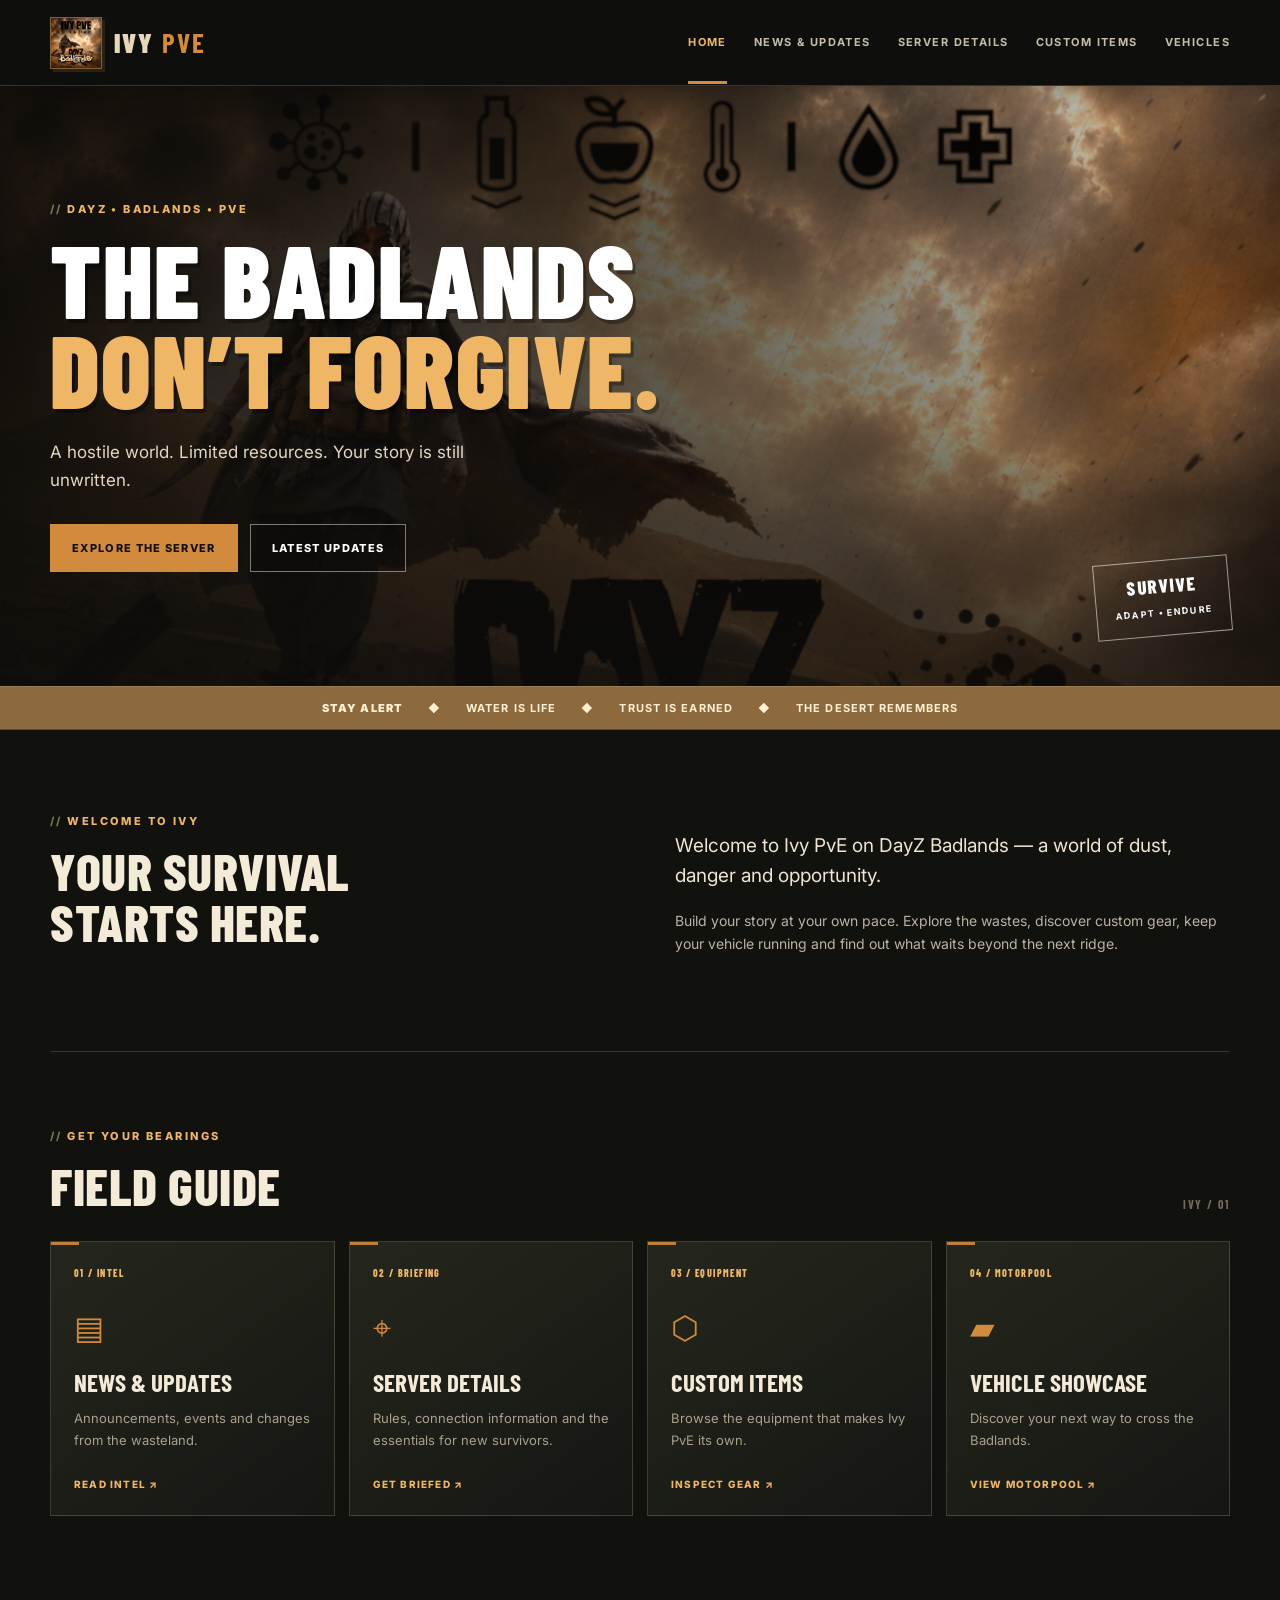
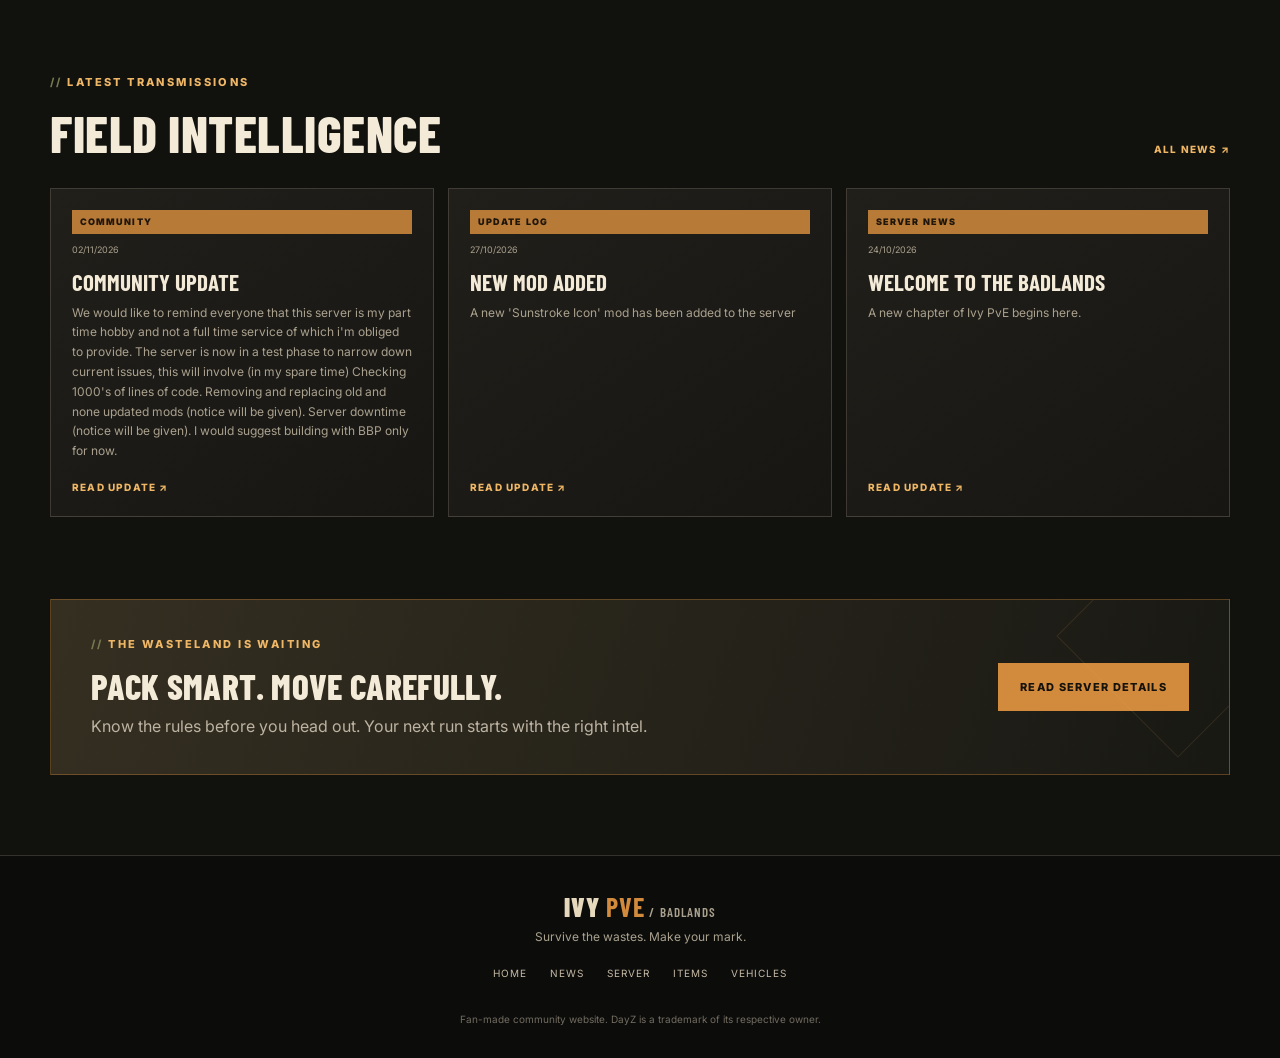
==== commit f1566f40: "Update index.html" ====
--- a/index.html
+++ b/index.html
@@ -12,7 +12,7 @@
 <main>
 <section class="hero"><div class="hero-shade"></div><div class="hero-content"><p class="eyebrow">DAYZ • BADLANDS • PVE</p><h1>THE BADLANDS<br><span>DON’T FORGIVE.</span></h1><p class="hero-copy">A hostile world. Limited resources. Your story is still unwritten.</p><div class="hero-actions"><a class="button button-primary" href="server.html">Explore the Server</a><a class="button button-ghost" href="news.html">Latest Updates</a></div></div><div class="hero-stamp">SURVIVE<br><small>ADAPT • ENDURE</small></div></section>
 <section class="ticker"><span>STAY ALERT</span><i>◆</i> Water is life <i>◆</i> Trust is earned <i>◆</i> The desert remembers</section>
-<section class="section intro-grid"><div><p class="eyebrow">WELCOME TO IVY</p><h2>YOUR SURVIVAL<br>STARTS HERE.</h2></div><div><p class="lead">Welcome to Ivy PvE on DayZ Badlands — a world of dust, danger and opportunity.</p><p>Build your story at your own pace. Explore the wastes, discover custom gear, keep your vehicle running and find out what waits beyond the next ridge.</p><p class="muted">This is a starter website draft. Replace the sample text and placeholders with your live server information before publishing.</p></div></section>
+<section class="section intro-grid"><div><p class="eyebrow">WELCOME TO IVY</p><h2>YOUR SURVIVAL<br>STARTS HERE.</h2></div><div><p class="lead">Welcome to Ivy PvE on DayZ Badlands — a world of dust, danger and opportunity.</p><p>Build your story at your own pace. Explore the wastes, discover custom gear, keep your vehicle running and find out what waits beyond the next ridge.</p><p class="muted"></p></div></section>
 <section class="section cards-section"><div class="section-heading"><div><p class="eyebrow">GET YOUR BEARINGS</p><h2>FIELD GUIDE</h2></div><span class="section-mark">IVY / 01</span></div><div class="card-grid">
 <a class="feature-card" href="news.html"><span class="card-number">01 / INTEL</span><div class="card-icon">▤</div><h3>News & Updates</h3><p>Announcements, events and changes from the wasteland.</p><span class="card-link">READ INTEL ↗</span></a>
 <a class="feature-card" href="server.html"><span class="card-number">02 / BRIEFING</span><div class="card-icon">⌖</div><h3>Server Details</h3><p>Rules, connection information and the essentials for new survivors.</p><span class="card-link">GET BRIEFED ↗</span></a>
@@ -23,4 +23,4 @@
 <section class="callout"><div><p class="eyebrow">THE WASTELAND IS WAITING</p><h2>PACK SMART. MOVE CAREFULLY.</h2><p>Know the rules before you head out. Your next run starts with the right intel.</p></div><a class="button button-primary" href="server.html">Read Server Details</a></section>
 </main>
 <footer class="site-footer"><div class="footer-brand">IVY <b>PVE</b><span> / BADLANDS</span></div><p>Survive the wastes. Make your mark.</p><div class="footer-links"><a href="index.html">Home</a><a href="news.html">News</a><a href="server.html">Server</a><a href="items.html">Items</a><a href="vehicles.html">Vehicles</a></div><small>Fan-made community website. DayZ is a trademark of its respective owner.</small></footer>
-<script src="assets/site.js"></script></body></html>+<script src="assets/site.js"></script></body></html>
--- a/assets/style.css
+++ b/assets/style.css
@@ -1,6 +1,6 @@
 @import url('https://fonts.googleapis.com/css2?family=Barlow+Condensed:wght@500;600;700;800;900&family=Inter:wght@400;500;600;700&display=swap');
 :root{--ink:#11110e;--panel:#1b1c17;--panel2:#24251d;--sand:#e5d8bd;--muted:#aaa18e;--orange:#d28a3d;--orange2:#efb765;--olive:#777a50;--line:rgba(229,216,189,.18);--max:1180px}
-*{box-sizing:border-box}html{scroll-behavior:smooth}body{margin:0;background:var(--ink);color:var(--sand);font-family:Inter,Arial,sans-serif;line-height:1.65}a{color:inherit;text-decoration:none}button{font:inherit}.site-header{height:86px;padding:0 max(24px,calc((100vw - var(--max))/2));display:flex;align-items:center;justify-content:space-between;gap:28px;background:rgba(17,16,14,.96);border-bottom:1px solid var(--line);position:sticky;top:0;z-index:20}.brand{display:flex;align-items:center;gap:12px;min-width:max-content;font-family:'Barlow Condensed',sans-serif;font-weight:900;font-size:27px;letter-spacing:.02em}.brand img{width:52px;height:52px;object-fit:cover;border:1px solid var(--line)}.brand b,.footer-brand b{color:var(--orange)}.nav{display:flex;align-items:center;gap:clamp(12px,2.1vw,28px);font-size:12px;text-transform:uppercase;letter-spacing:.1em;font-weight:700}.nav a{color:#c7bdab;padding:32px 0 29px;border-bottom:3px solid transparent;transition:.2s}.nav a:hover,.nav a.active{color:var(--orange2);border-color:var(--orange)}.menu-toggle{display:none;background:none;border:1px solid var(--line);color:var(--sand);padding:8px 12px;font-size:22px}.hero{min-height:600px;position:relative;display:flex;align-items:center;overflow:hidden;background:#6e4c2d url('Ivy_Badlands_BG.png') center 43%/cover no-repeat}.hero:before{content:"";position:absolute;inset:0;background:linear-gradient(90deg,rgba(13,12,10,.92) 0%,rgba(13,12,10,.72) 42%,rgba(13,12,10,.12) 100%),linear-gradient(0deg,rgba(13,12,10,.65),transparent 45%)}.hero-shade{position:absolute;inset:0;background:linear-gradient(0deg,rgba(13,12,10,.25),transparent)}.hero-content{position:relative;z-index:1;width:min(var(--max),calc(100% - 48px));margin:auto;padding:85px 0}.eyebrow{font-size:11px;letter-spacing:.22em;text-transform:uppercase;color:var(--orange2);font-weight:800;margin:0 0 15px}.hero h1,.page-hero h1{font:900 clamp(56px,8vw,104px)/.88 'Barlow Condensed',Impact,sans-serif;letter-spacing:-.025em;margin:0;text-transform:uppercase;color:#fff}.hero h1 span{color:var(--orange2)}.hero-copy{font-size:17px;max-width:460px;color:#e4d7c1;margin:25px 0 30px}.hero-actions{display:flex;flex-wrap:wrap;gap:12px}.button{display:inline-flex;justify-content:center;align-items:center;padding:13px 21px;min-height:48px;font-size:11px;font-weight:800;letter-spacing:.12em;text-transform:uppercase;border:1px solid var(--orange);transition:transform .2s,background .2s}.button:hover{transform:translateY(-2px)}.button-primary{background:var(--orange);color:#15110b}.button-primary:hover{background:var(--orange2)}.button-ghost{background:rgba(12,11,9,.35);color:#fff;border-color:rgba(255,255,255,.45)}.hero-stamp{position:absolute;right:max(24px,calc((100vw - var(--max))/2));bottom:50px;border:1px solid rgba(255,255,255,.55);padding:14px 18px;font:800 19px/1.2 'Barlow Condensed',sans-serif;letter-spacing:.08em;transform:rotate(-5deg);text-align:center;color:#fff}.hero-stamp small{font:700 9px Inter,sans-serif;letter-spacing:.15em}.ticker{background:var(--orange);color:#21160a;padding:12px 24px;display:flex;justify-content:center;gap:25px;align-items:center;font-size:11px;text-transform:uppercase;letter-spacing:.1em;font-weight:700;flex-wrap:wrap}.ticker span{font-weight:900}.ticker i{font-style:normal}.section{width:min(var(--max),calc(100% - 48px));margin:0 auto;padding:82px 0}.intro-grid{display:grid;grid-template-columns:1fr 1fr;gap:70px;border-bottom:1px solid var(--line)}h2{font:800 clamp(34px,4.5vw,52px)/.98 'Barlow Condensed',Impact,sans-serif;letter-spacing:.01em;margin:0 0 20px;color:#f4ead8}h3{font:700 25px/1.1 'Barlow Condensed',sans-serif;text-transform:uppercase;margin:10px 0 12px;color:#f4ead8}.intro-grid p:not(.eyebrow),.catalog-intro>p{color:#bdb3a2;font-size:14px}.lead{font-size:19px!important;color:#f0e5d2!important;line-height:1.55}.muted{font-size:12px!important;color:#8f8779!important}.cards-section{padding-top:75px}.section-heading{display:flex;align-items:end;justify-content:space-between;margin-bottom:30px}.section-heading h2{margin:0}.section-mark{font:700 12px 'Barlow Condensed',sans-serif;letter-spacing:.16em;color:#756b5b}.card-grid{display:grid;grid-template-columns:repeat(4,1fr);gap:14px}.feature-card{display:flex;flex-direction:column;min-height:275px;padding:23px;background:linear-gradient(145deg,#211f1a,#171613);border:1px solid var(--line);transition:.2s}.feature-card:hover{border-color:var(--orange);transform:translateY(-4px)}.card-number{font-size:10px;letter-spacing:.14em;color:var(--orange2);font-weight:800}.card-icon{font-size:32px;color:var(--orange);margin:20px 0 4px}.feature-card p{font-size:13px;color:var(--muted);margin:0 0 25px}.card-link{font-size:10px;font-weight:800;letter-spacing:.12em;color:var(--orange2);margin-top:auto}.callout{width:min(var(--max),calc(100% - 48px));margin:0 auto 80px;padding:35px 40px;background:linear-gradient(100deg,#33271a,#1b1915);border:1px solid rgba(216,138,56,.35);display:flex;justify-content:space-between;align-items:center;gap:30px}.callout h2{font-size:35px;margin-bottom:10px}.callout p:not(.eyebrow){color:#bdb3a2;margin:0}.site-footer{border-top:1px solid var(--line);padding:35px 24px 28px;text-align:center;background:#0d0c0b}.footer-brand{font:900 26px 'Barlow Condensed',sans-serif;letter-spacing:.04em}.footer-brand span{font-size:13px;color:var(--muted);font-weight:600}.site-footer p{font-size:12px;color:var(--muted);margin:5px 0 18px}.footer-links{display:flex;justify-content:center;gap:23px;flex-wrap:wrap;margin-bottom:22px}.footer-links a{font-size:10px;text-transform:uppercase;letter-spacing:.1em;color:#c5b9a5}.footer-links a:hover{color:var(--orange2)}.site-footer small{color:#726b60;font-size:10px}.page-hero{padding:80px max(24px,calc((100vw - var(--max))/2)) 70px;min-height:270px;background:linear-gradient(90deg,rgba(12,11,9,.95),rgba(12,11,9,.55)),url('ivy-badlands.png') center 43%/cover;border-bottom:1px solid var(--line)}.page-hero h1{font-size:clamp(50px,7vw,82px)}.page-hero h1 span{color:var(--orange2)}.page-hero>p:last-child{color:#d1c5b2;margin:20px 0 0}.content-layout{display:grid;grid-template-columns:minmax(0,2fr) minmax(220px,.8fr);gap:45px}.news-entry{padding:0 0 30px;margin-bottom:34px;border-bottom:1px solid var(--line)}.entry-meta{display:flex;justify-content:space-between;align-items:center;gap:15px;color:#928879;font-size:10px;letter-spacing:.1em;text-transform:uppercase}.tag{display:inline-block;background:var(--orange);color:#20160b;padding:5px 8px;font-size:9px;letter-spacing:.12em;font-weight:900}.tag-outline{border:1px solid var(--orange);color:var(--orange2);background:transparent}.news-entry h2{font-size:36px;margin:18px 0 12px}.news-entry p{font-size:14px;color:#bdb3a2}.entry-foot{display:flex;justify-content:space-between;color:#81796c;font-size:10px;letter-spacing:.1em;margin-top:25px}.sidebar{background:var(--panel);border:1px solid var(--line);padding:23px;height:max-content}.sidebar>a{display:block;padding:13px 0;border-bottom:1px solid var(--line);font-size:12px;color:#e2d4bd}.sidebar>a:hover{color:var(--orange2)}.side-note{background:#292116;border-left:3px solid var(--orange);padding:14px;margin-top:25px}.side-note strong{font-size:10px;letter-spacing:.12em;color:var(--orange2)}.side-note p{font-size:12px;color:#bdb3a2;margin-bottom:0}.info-banner{display:flex;align-items:center;justify-content:space-between;gap:30px;padding:28px;background:linear-gradient(120deg,#32271b,#1a1814);border:1px solid rgba(216,138,56,.3);margin-bottom:25px}.info-banner h2{margin-bottom:8px}.info-banner p:not(.eyebrow){color:#bdb3a2;margin:0}.status-placeholder{font-size:10px;letter-spacing:.1em;color:#cfc3ae;white-space:nowrap}.status-dot{display:inline-block;width:8px;height:8px;border-radius:50%;background:#d88a38;margin-right:8px}.details-grid{display:grid;grid-template-columns:1fr 1fr;gap:18px}.detail-panel{padding:27px;background:var(--panel);border:1px solid var(--line)}.panel-index{font-size:10px;color:var(--orange2);letter-spacing:.15em;font-weight:800}.detail-panel h3{font-size:29px;margin:12px 0 20px}.detail-panel dl{display:grid;grid-template-columns:1fr 1fr;gap:0;margin:0 0 20px}.detail-panel dt,.detail-panel dd{margin:0;padding:10px 0;border-bottom:1px solid var(--line);font-size:12px}.detail-panel dt{color:#948a79}.detail-panel dd{color:#e6d9c3;text-align:right;font-weight:600;overflow-wrap:anywhere}.text-link{color:var(--orange2)}.rule-list{list-style:none;padding:0;margin:0}.rule-list li{display:flex;gap:15px;padding:14px 0;border-bottom:1px solid var(--line);font-size:12px;color:#a99f8e}.rule-list li>b{color:var(--orange2);font-size:11px}.rule-list strong{color:#eadcc6;font-size:13px}.top-gap{margin-top:65px}.rules-grid{display:grid;grid-template-columns:repeat(4,1fr);gap:13px;margin:25px 0}.rules-grid>div{padding:22px;background:var(--panel);border:1px solid var(--line)}.rules-grid>div>b{font:800 24px 'Barlow Condensed',sans-serif;color:var(--orange)}.rules-grid h3{font-size:20px}.rules-grid p{font-size:12px;color:var(--muted);margin-bottom:0}.catalog-intro{display:grid;grid-template-columns:1fr 1fr;gap:45px;align-items:end;margin-bottom:30px}.catalog-intro h2{margin-bottom:0}.catalog-intro>p{margin:0}.filter-row{display:flex;gap:8px;flex-wrap:wrap;margin-bottom:25px}.filter-button{padding:10px 14px;border:1px solid var(--line);background:transparent;color:#bdb3a2;font-size:10px;font-weight:800;text-transform:uppercase;letter-spacing:.08em;cursor:pointer}.filter-button:hover,.filter-button.active{background:var(--orange);border-color:var(--orange);color:#20160b}.catalog-grid{display:grid;grid-template-columns:repeat(3,1fr);gap:17px}.catalog-card{background:var(--panel);border:1px solid var(--line);min-width:0}.catalog-card[hidden]{display:none}.catalog-art{height:180px;display:flex;align-items:center;justify-content:center;flex-direction:column;gap:8px;font-size:55px;color:#e3b16d;background:radial-gradient(ellipse at center,#57412a,#252019 68%,#191714);border-bottom:1px solid var(--line)}.catalog-art small{font:800 9px Inter,sans-serif;letter-spacing:.18em;color:#a68a62}.art-cloth{background:radial-gradient(ellipse at center,#465044,#20251f 70%,#171a16);color:#a9b29b}.art-tools{background:radial-gradient(ellipse at center,#49443a,#24221d 70%,#171613)}.art-weapons{background:radial-gradient(ellipse at center,#4a3225,#24201b 70%,#171613)}.catalog-copy{padding:20px}.catalog-copy h3{font-size:24px}.catalog-copy p{font-size:12px;color:var(--muted);min-height:60px}.catalog-id{font-size:9px;letter-spacing:.08em;color:#7e7669;overflow-wrap:anywhere}.vehicle-grid{display:grid;grid-template-columns:1fr;gap:20px}.vehicle-card{display:grid;grid-template-columns:.9fr 1.1fr;background:var(--panel);border:1px solid var(--line)}.vehicle-image{min-height:290px;position:relative;display:flex;align-items:center;justify-content:center;background:radial-gradient(ellipse at center,#665038,#2a241b 65%,#171613);overflow:hidden}.vehicle-image:after{content:"";position:absolute;inset:0;background:repeating-linear-gradient(135deg,transparent 0 18px,rgba(255,255,255,.025) 18px 20px)}.vehicle-image>span{position:absolute;left:17px;top:17px;font-size:9px;letter-spacing:.13em;color:#d2b58b;z-index:1}.vehicle-symbol{font-size:100px;color:rgba(239,186,111,.55);font-family:'Barlow Condensed',sans-serif}.vehicle-two{background:radial-gradient(ellipse at center,#4b4b3b,#27271f 65%,#171713)}.vehicle-three{background:radial-gradient(ellipse at center,#563c2d,#2a201a 65%,#171411)}.vehicle-copy{padding:27px}.vehicle-copy h3{font-size:32px;margin:16px 0 10px}.vehicle-copy>p{font-size:13px;color:var(--muted)}.spec-grid{display:grid;grid-template-columns:repeat(3,1fr);gap:8px;margin-top:25px}.spec-grid>div{padding:12px 10px;background:#12110f;border:1px solid var(--line)}.spec-grid small,.spec-grid b{display:block}.spec-grid small{font-size:8px;letter-spacing:.12em;color:#8e8372}.spec-grid b{font-size:10px;color:var(--orange2);margin-top:4px}.compact-callout{margin-top:45px;margin-bottom:0}
+*{box-sizing:border-box}html{scroll-behavior:smooth}body{margin:0;background:var(--ink);color:var(--sand);font-family:Inter,Arial,sans-serif;line-height:1.65}a{color:inherit;text-decoration:none}button{font:inherit}.site-header{height:86px;padding:0 max(24px,calc((100vw - var(--max))/2));display:flex;align-items:center;justify-content:space-between;gap:28px;background:rgba(17,16,14,.96);border-bottom:1px solid var(--line);position:sticky;top:0;z-index:20}.brand{display:flex;align-items:center;gap:12px;min-width:max-content;font-family:'Barlow Condensed',sans-serif;font-weight:900;font-size:27px;letter-spacing:.02em}.brand img{width:52px;height:52px;object-fit:cover;border:1px solid var(--line)}.brand b,.footer-brand b{color:var(--orange)}.nav{display:flex;align-items:center;gap:clamp(12px,2.1vw,28px);font-size:12px;text-transform:uppercase;letter-spacing:.1em;font-weight:700}.nav a{color:#c7bdab;padding:32px 0 29px;border-bottom:3px solid transparent;transition:.2s}.nav a:hover,.nav a.active{color:var(--orange2);border-color:var(--orange)}.menu-toggle{display:none;background:none;border:1px solid var(--line);color:var(--sand);padding:8px 12px;font-size:22px}.hero{min-height:600px;position:relative;display:flex;align-items:center;overflow:hidden;background:#6e4c2d url('Ivy_Badlands_BG.png') center 43%/cover no-repeat}.hero:before{content:"";position:absolute;inset:0;background:linear-gradient(90deg,rgba(13,12,10,.92) 0%,rgba(13,12,10,.72) 42%,rgba(13,12,10,.12) 100%),linear-gradient(0deg,rgba(13,12,10,.65),transparent 45%)}.hero-shade{position:absolute;inset:0;background:linear-gradient(0deg,rgba(13,12,10,.25),transparent)}.hero-content{position:relative;z-index:1;width:min(var(--max),calc(100% - 48px));margin:auto;padding:85px 0}.eyebrow{font-size:11px;letter-spacing:.22em;text-transform:uppercase;color:var(--orange2);font-weight:800;margin:0 0 15px}.hero h1,.page-hero h1{font:900 clamp(56px,8vw,104px)/.88 'Barlow Condensed',Impact,sans-serif;letter-spacing:-.025em;margin:0;text-transform:uppercase;color:#fff}.hero h1 span{color:var(--orange2)}.hero-copy{font-size:17px;max-width:460px;color:#e4d7c1;margin:25px 0 30px}.hero-actions{display:flex;flex-wrap:wrap;gap:12px}.button{display:inline-flex;justify-content:center;align-items:center;padding:13px 21px;min-height:48px;font-size:11px;font-weight:800;letter-spacing:.12em;text-transform:uppercase;border:1px solid var(--orange);transition:transform .2s,background .2s}.button:hover{transform:translateY(-2px)}.button-primary{background:var(--orange);color:#15110b}.button-primary:hover{background:var(--orange2)}.button-ghost{background:rgba(12,11,9,.35);color:#fff;border-color:rgba(255,255,255,.45)}.hero-stamp{position:absolute;right:max(24px,calc((100vw - var(--max))/2));bottom:50px;border:1px solid rgba(255,255,255,.55);padding:14px 18px;font:800 19px/1.2 'Barlow Condensed',sans-serif;letter-spacing:.08em;transform:rotate(-5deg);text-align:center;color:#fff}.hero-stamp small{font:700 9px Inter,sans-serif;letter-spacing:.15em}.ticker{background:var(--orange);color:#21160a;padding:12px 24px;display:flex;justify-content:center;gap:25px;align-items:center;font-size:11px;text-transform:uppercase;letter-spacing:.1em;font-weight:700;flex-wrap:wrap}.ticker span{font-weight:900}.ticker i{font-style:normal}.section{width:min(var(--max),calc(100% - 48px));margin:0 auto;padding:82px 0}.intro-grid{display:grid;grid-template-columns:1fr 1fr;gap:70px;border-bottom:1px solid var(--line)}h2{font:800 clamp(34px,4.5vw,52px)/.98 'Barlow Condensed',Impact,sans-serif;letter-spacing:.01em;margin:0 0 20px;color:#f4ead8}h3{font:700 25px/1.1 'Barlow Condensed',sans-serif;text-transform:uppercase;margin:10px 0 12px;color:#f4ead8}.intro-grid p:not(.eyebrow),.catalog-intro>p{color:#bdb3a2;font-size:14px}.lead{font-size:19px!important;color:#f0e5d2!important;line-height:1.55}.muted{font-size:12px!important;color:#8f8779!important}.cards-section{padding-top:75px}.section-heading{display:flex;align-items:end;justify-content:space-between;margin-bottom:30px}.section-heading h2{margin:0}.section-mark{font:700 12px 'Barlow Condensed',sans-serif;letter-spacing:.16em;color:#756b5b}.card-grid{display:grid;grid-template-columns:repeat(4,1fr);gap:14px}.feature-card{display:flex;flex-direction:column;min-height:275px;padding:23px;background:linear-gradient(145deg,#211f1a,#171613);border:1px solid var(--line);transition:.2s}.feature-card:hover{border-color:var(--orange);transform:translateY(-4px)}.card-number{font-size:10px;letter-spacing:.14em;color:var(--orange2);font-weight:800}.card-icon{font-size:32px;color:var(--orange);margin:20px 0 4px}.feature-card p{font-size:13px;color:var(--muted);margin:0 0 25px}.card-link{font-size:10px;font-weight:800;letter-spacing:.12em;color:var(--orange2);margin-top:auto}.callout{width:min(var(--max),calc(100% - 48px));margin:0 auto 80px;padding:35px 40px;background:linear-gradient(100deg,#33271a,#1b1915);border:1px solid rgba(216,138,56,.35);display:flex;justify-content:space-between;align-items:center;gap:30px}.callout h2{font-size:35px;margin-bottom:10px}.callout p:not(.eyebrow){color:#bdb3a2;margin:0}.site-footer{border-top:1px solid var(--line);padding:35px 24px 28px;text-align:center;background:#0d0c0b}.footer-brand{font:900 26px 'Barlow Condensed',sans-serif;letter-spacing:.04em}.footer-brand span{font-size:13px;color:var(--muted);font-weight:600}.site-footer p{font-size:12px;color:var(--muted);margin:5px 0 18px}.footer-links{display:flex;justify-content:center;gap:23px;flex-wrap:wrap;margin-bottom:22px}.footer-links a{font-size:10px;text-transform:uppercase;letter-spacing:.1em;color:#c5b9a5}.footer-links a:hover{color:var(--orange2)}.site-footer small{color:#726b60;font-size:10px}.page-hero{padding:80px max(24px,calc((100vw - var(--max))/2)) 70px;min-height:270px;background:linear-gradient(90deg,rgba(12,11,9,.95),rgba(12,11,9,.55)),url('ivy-badlands.png') center 43%/cover;border-bottom:1px solid var(--line)}.page-hero h1{font-size:clamp(50px,7vw,82px)}.page-hero h1 span{color:var(--orange2)}.page-hero>p:last-child{color:#d1c5b2;margin:20px 0 0}.content-layout{display:grid;grid-template-columns:minmax(0,2fr) minmax(220px,.8fr);gap:45px}.news-entry{padding:0 0 30px;margin-bottom:34px;border-bottom:1px solid var(--line)}.entry-meta{display:flex;justify-content:space-between;align-items:center;gap:15px;color:#928879;font-size:10px;letter-spacing:.1em;text-transform:uppercase}.tag{display:inline-block;background:var(--orange);color:#20160b;padding:5px 8px;font-size:9px;letter-spacing:.12em;font-weight:900}.tag-outline{border:1px solid var(--orange);color:var(--orange2);background:transparent}.news-entry h2{font-size:36px;margin:18px 0 12px}.news-entry p{font-size:14px;color:#bdb3a2}.entry-foot{display:flex;justify-content:space-between;color:#81796c;font-size:10px;letter-spacing:.1em;margin-top:25px}.sidebar{background:var(--panel);border:1px solid var(--line);padding:23px;height:max-content}.sidebar>a{display:block;padding:13px 0;border-bottom:1px solid var(--line);font-size:12px;color:#e2d4bd}.sidebar>a:hover{color:var(--orange2)}.side-note{background:#292116;border-left:3px solid var(--orange);padding:14px;margin-top:25px}.side-note strong{font-size:10px;letter-spacing:.12em;color:var(--orange2)}.side-note p{font-size:12px;color:#bdb3a2;margin-bottom:0}.info-banner{display:flex;align-items:center;justify-content:space-between;gap:30px;padding:28px;background:linear-gradient(120deg,#32271b,#1a1814);border:1px solid rgba(216,138,56,.3);margin-bottom:25px}.info-banner h2{margin-bottom:8px}.info-banner p:not(.eyebrow){color:#bdb3a2;margin:0}.status-placeholder{font-size:10px;letter-spacing:.1em;color:#cfc3ae;white-space:nowrap}.status-dot{display:inline-block;width:8px;height:8px;border-radius:50%;background:#d88a38;margin-right:8px}.details-grid{display:grid;grid-template-columns:1fr 1fr;gap:18px}.detail-panel{padding:27px;background:var(--panel);border:1px solid var(--line)}.panel-index{font-size:10px;color:var(--orange2);letter-spacing:.15em;font-weight:800}.detail-panel h3{font-size:29px;margin:12px 0 20px}.detail-panel dl{display:grid;grid-template-columns:1fr 1fr;gap:0;margin:0 0 20px}.detail-panel dt,.detail-panel dd{margin:0;padding:10px 0;border-bottom:1px solid var(--line);font-size:12px}.detail-panel dt{color:#948a79}.detail-panel dd{color:#e6d9c3;text-align:right;font-weight:600;overflow-wrap:anywhere}.text-link{color:var(--orange2)}.rule-list{list-style:none;padding:0;margin:0}.rule-list li{display:flex;gap:15px;padding:14px 0;border-bottom:1px solid var(--line);font-size:12px;color:#a99f8e}.rule-list li>b{color:var(--orange2);font-size:11px}.rule-list strong{color:#eadcc6;font-size:13px}.top-gap{margin-top:65px}.rules-grid {display: flex;flex-direction: column;gap: 20px;}.rules-grid>div{padding:22px;background:var(--panel);border:1px solid var(--line)}.rules-grid>div>b{font:800 24px 'Barlow Condensed',sans-serif;color:var(--orange)}.rules-grid h3{font-size:20px}.rules-grid p{font-size:12px;color:var(--muted);margin-bottom:0}.catalog-intro{display:grid;grid-template-columns:1fr 1fr;gap:45px;align-items:end;margin-bottom:30px}.catalog-intro h2{margin-bottom:0}.catalog-intro>p{margin:0}.filter-row{display:flex;gap:8px;flex-wrap:wrap;margin-bottom:25px}.filter-button{padding:10px 14px;border:1px solid var(--line);background:transparent;color:#bdb3a2;font-size:10px;font-weight:800;text-transform:uppercase;letter-spacing:.08em;cursor:pointer}.filter-button:hover,.filter-button.active{background:var(--orange);border-color:var(--orange);color:#20160b}.catalog-grid{display:grid;grid-template-columns:repeat(3,1fr);gap:17px}.catalog-card{background:var(--panel);border:1px solid var(--line);min-width:0}.catalog-card[hidden]{display:none}.catalog-art{height:180px;display:flex;align-items:center;justify-content:center;flex-direction:column;gap:8px;font-size:55px;color:#e3b16d;background:radial-gradient(ellipse at center,#57412a,#252019 68%,#191714);border-bottom:1px solid var(--line)}.catalog-art small{font:800 9px Inter,sans-serif;letter-spacing:.18em;color:#a68a62}.art-cloth{background:radial-gradient(ellipse at center,#465044,#20251f 70%,#171a16);color:#a9b29b}.art-tools{background:radial-gradient(ellipse at center,#49443a,#24221d 70%,#171613)}.art-weapons{background:radial-gradient(ellipse at center,#4a3225,#24201b 70%,#171613)}.catalog-copy{padding:20px}.catalog-copy h3{font-size:24px}.catalog-copy p{font-size:12px;color:var(--muted);min-height:60px}.catalog-id{font-size:9px;letter-spacing:.08em;color:#7e7669;overflow-wrap:anywhere}.vehicle-grid{display:grid;grid-template-columns:1fr;gap:20px}.vehicle-card{display:grid;grid-template-columns:.9fr 1.1fr;background:var(--panel);border:1px solid var(--line)}.vehicle-image{min-height:290px;position:relative;display:flex;align-items:center;justify-content:center;background:radial-gradient(ellipse at center,#665038,#2a241b 65%,#171613);overflow:hidden}.vehicle-image:after{content:"";position:absolute;inset:0;background:repeating-linear-gradient(135deg,transparent 0 18px,rgba(255,255,255,.025) 18px 20px)}.vehicle-image>span{position:absolute;left:17px;top:17px;font-size:9px;letter-spacing:.13em;color:#d2b58b;z-index:1}.vehicle-symbol{font-size:100px;color:rgba(239,186,111,.55);font-family:'Barlow Condensed',sans-serif}.vehicle-two{background:radial-gradient(ellipse at center,#4b4b3b,#27271f 65%,#171713)}.vehicle-three{background:radial-gradient(ellipse at center,#563c2d,#2a201a 65%,#171411)}.vehicle-copy{padding:27px}.vehicle-copy h3{font-size:32px;margin:16px 0 10px}.vehicle-copy>p{font-size:13px;color:var(--muted)}.spec-grid{display:grid;grid-template-columns:repeat(3,1fr);gap:8px;margin-top:25px}.spec-grid>div{padding:12px 10px;background:#12110f;border:1px solid var(--line)}.spec-grid small,.spec-grid b{display:block}.spec-grid small{font-size:8px;letter-spacing:.12em;color:#8e8372}.spec-grid b{font-size:10px;color:var(--orange2);margin-top:4px}.compact-callout{margin-top:45px;margin-bottom:0}
 @media(max-width:900px){.site-header{height:76px}.menu-toggle{display:block}.nav{display:none;position:absolute;left:0;right:0;top:76px;background:#12110f;padding:10px 24px 20px;border-bottom:1px solid var(--line);flex-direction:column;align-items:stretch;gap:0}.nav.nav-open{display:flex}.nav a{padding:13px 0;border-bottom:1px solid var(--line)}.hero{min-height:550px}.hero-stamp{display:none}.card-grid{grid-template-columns:repeat(2,1fr)}.rules-grid{grid-template-columns:repeat(2,1fr)}.catalog-grid{grid-template-columns:repeat(2,1fr)}.content-layout{gap:22px}.info-banner{align-items:flex-start;flex-direction:column}.vehicle-card{grid-template-columns:1fr 1fr}.vehicle-image{min-height:330px}}
 @media(max-width:620px){.brand{font-size:23px}.brand img{width:43px;height:43px}.hero{min-height:530px;background-position:60% center}.hero-content{width:calc(100% - 40px);padding:65px 0}.hero h1{font-size:59px}.hero-copy{font-size:15px}.ticker{gap:10px;font-size:9px}.section{width:calc(100% - 40px);padding:58px 0}.intro-grid,.catalog-intro,.details-grid,.content-layout{grid-template-columns:1fr;gap:25px}.intro-grid{gap:12px}.card-grid{grid-template-columns:1fr}.feature-card{min-height:220px}.section-heading{align-items:start;gap:10px}.callout{width:calc(100% - 40px);padding:25px;align-items:flex-start;flex-direction:column;margin-bottom:55px}.callout h2{font-size:31px}.page-hero{padding:60px 20px 48px;min-height:235px}.page-hero h1{font-size:55px}.page-hero>p:last-child{font-size:13px}.sidebar{order:-1}.info-banner{padding:22px}.status-placeholder{white-space:normal}.detail-panel{padding:21px}.detail-panel dl{grid-template-columns:1fr}.detail-panel dd{text-align:left;border-bottom:0;padding-top:0}.detail-panel dt{padding-bottom:3px}.rules-grid{grid-template-columns:1fr 1fr}.catalog-grid{grid-template-columns:1fr}.catalog-art{height:165px}.vehicle-card{grid-template-columns:1fr}.vehicle-image{min-height:200px}.vehicle-symbol{font-size:75px}.vehicle-copy{padding:22px}.entry-meta{align-items:flex-start;flex-direction:column;gap:8px}.footer-links{gap:14px}}
 
@@ -46,3 +46,70 @@
 .latest-news-card .card-link{margin-top:auto}
 @media(max-width:900px){.latest-news-grid{grid-template-columns:1fr 1fr}}
 @media(max-width:620px){.latest-news-grid{grid-template-columns:1fr}.vehicle-photo{min-height:200px}.catalog-photo{height:165px}}
+
+
+/* Vehicle source / mod sections */
+.vehicle-groups{display:flex;flex-direction:column;gap:42px}
+.vehicle-mod-section{padding:25px;background:rgba(18,17,15,.58);border:1px solid var(--line);border-top:2px solid var(--orange2)}
+.vehicle-mod-heading{display:flex;align-items:center;gap:16px;margin-bottom:22px;padding-bottom:18px;border-bottom:1px solid var(--line)}
+.vehicle-mod-index{font-family:'Barlow Condensed',sans-serif;font-size:34px;line-height:1;color:var(--orange2);opacity:.85}
+.vehicle-mod-heading .eyebrow{margin:0 0 4px}
+.vehicle-mod-heading h2{margin:0;font-family:'Barlow Condensed',sans-serif;font-size:30px;line-height:1.05;text-transform:uppercase;letter-spacing:.04em}
+.vehicle-mod-count{margin-left:auto;color:var(--muted);font-size:9px;letter-spacing:.14em;white-space:nowrap}
+.vehicle-mod-section .vehicle-grid{display:grid;grid-template-columns:1fr;gap:18px}
+@media(max-width:650px){
+  .vehicle-mod-section{padding:15px}
+  .vehicle-mod-heading{gap:11px}
+  .vehicle-mod-heading h2{font-size:25px}
+  .vehicle-mod-count{font-size:8px}
+}
+
+/* Ivy Team roster */
+.team-list{display:flex;flex-direction:column;gap:0}
+.team-member{display:grid;grid-template-columns:34px 1fr;gap:12px;padding:14px 0;border-bottom:1px solid var(--line)}
+.team-member:last-child{border-bottom:0}
+.team-number{font-family:'Barlow Condensed',sans-serif;font-size:23px;color:var(--orange2);line-height:1}
+.team-member strong,.team-member span{display:block}
+.team-member strong{font-size:11px;letter-spacing:.1em;text-transform:uppercase;color:var(--orange2)}
+.team-member span{font-size:13px;margin-top:4px;color:var(--text)}
+.team-member p{font-size:11px;color:var(--muted);margin:5px 0 0}
+
+/* Custom item category sections */
+.item-groups{display:flex;flex-direction:column;gap:38px}
+.item-category-section{padding:24px;background:rgba(18,17,15,.58);border:1px solid var(--line);border-top:2px solid var(--orange2)}
+.item-category-heading{display:flex;align-items:center;gap:16px;margin-bottom:20px;padding-bottom:16px;border-bottom:1px solid var(--line)}
+.item-category-index{font-family:'Barlow Condensed',sans-serif;font-size:34px;line-height:1;color:var(--orange2);opacity:.85}
+.item-category-heading .eyebrow{margin:0 0 4px}
+.item-category-heading h2{margin:0;font-family:'Barlow Condensed',sans-serif;font-size:30px;line-height:1.05;text-transform:uppercase;letter-spacing:.04em}
+.item-category-count{margin-left:auto;color:var(--muted);font-size:9px;letter-spacing:.14em;white-space:nowrap}
+.item-category-section .catalog-grid{display:grid;grid-template-columns:repeat(3,minmax(0,1fr));gap:17px}
+.item-category-section .catalog-card{height:100%}
+@media(max-width:900px){.item-category-section .catalog-grid{grid-template-columns:repeat(2,minmax(0,1fr))}}
+@media(max-width:650px){
+  .item-category-section{padding:15px}
+  .item-category-heading{gap:11px}
+  .item-category-heading h2{font-size:25px}
+  .item-category-count{font-size:8px}
+  .item-category-section .catalog-grid{grid-template-columns:1fr}
+}
+
+/* Server briefing: three panels in one desktop row */
+.details-grid{grid-template-columns:repeat(3,minmax(0,1fr));align-items:stretch}
+.details-grid>.detail-panel{min-width:0}
+@media(max-width:1050px){
+  .details-grid{grid-template-columns:repeat(2,minmax(0,1fr))}
+  .details-grid>.team-panel{grid-column:1 / -1}
+}
+@media(max-width:650px){
+  .details-grid{grid-template-columns:1fr}
+  .details-grid>.team-panel{grid-column:auto}
+}
+.team-names {
+  display: flex;
+  flex-direction: column;
+  gap: 4px;
+}
+
+.team-names span {
+  display: block;
+}
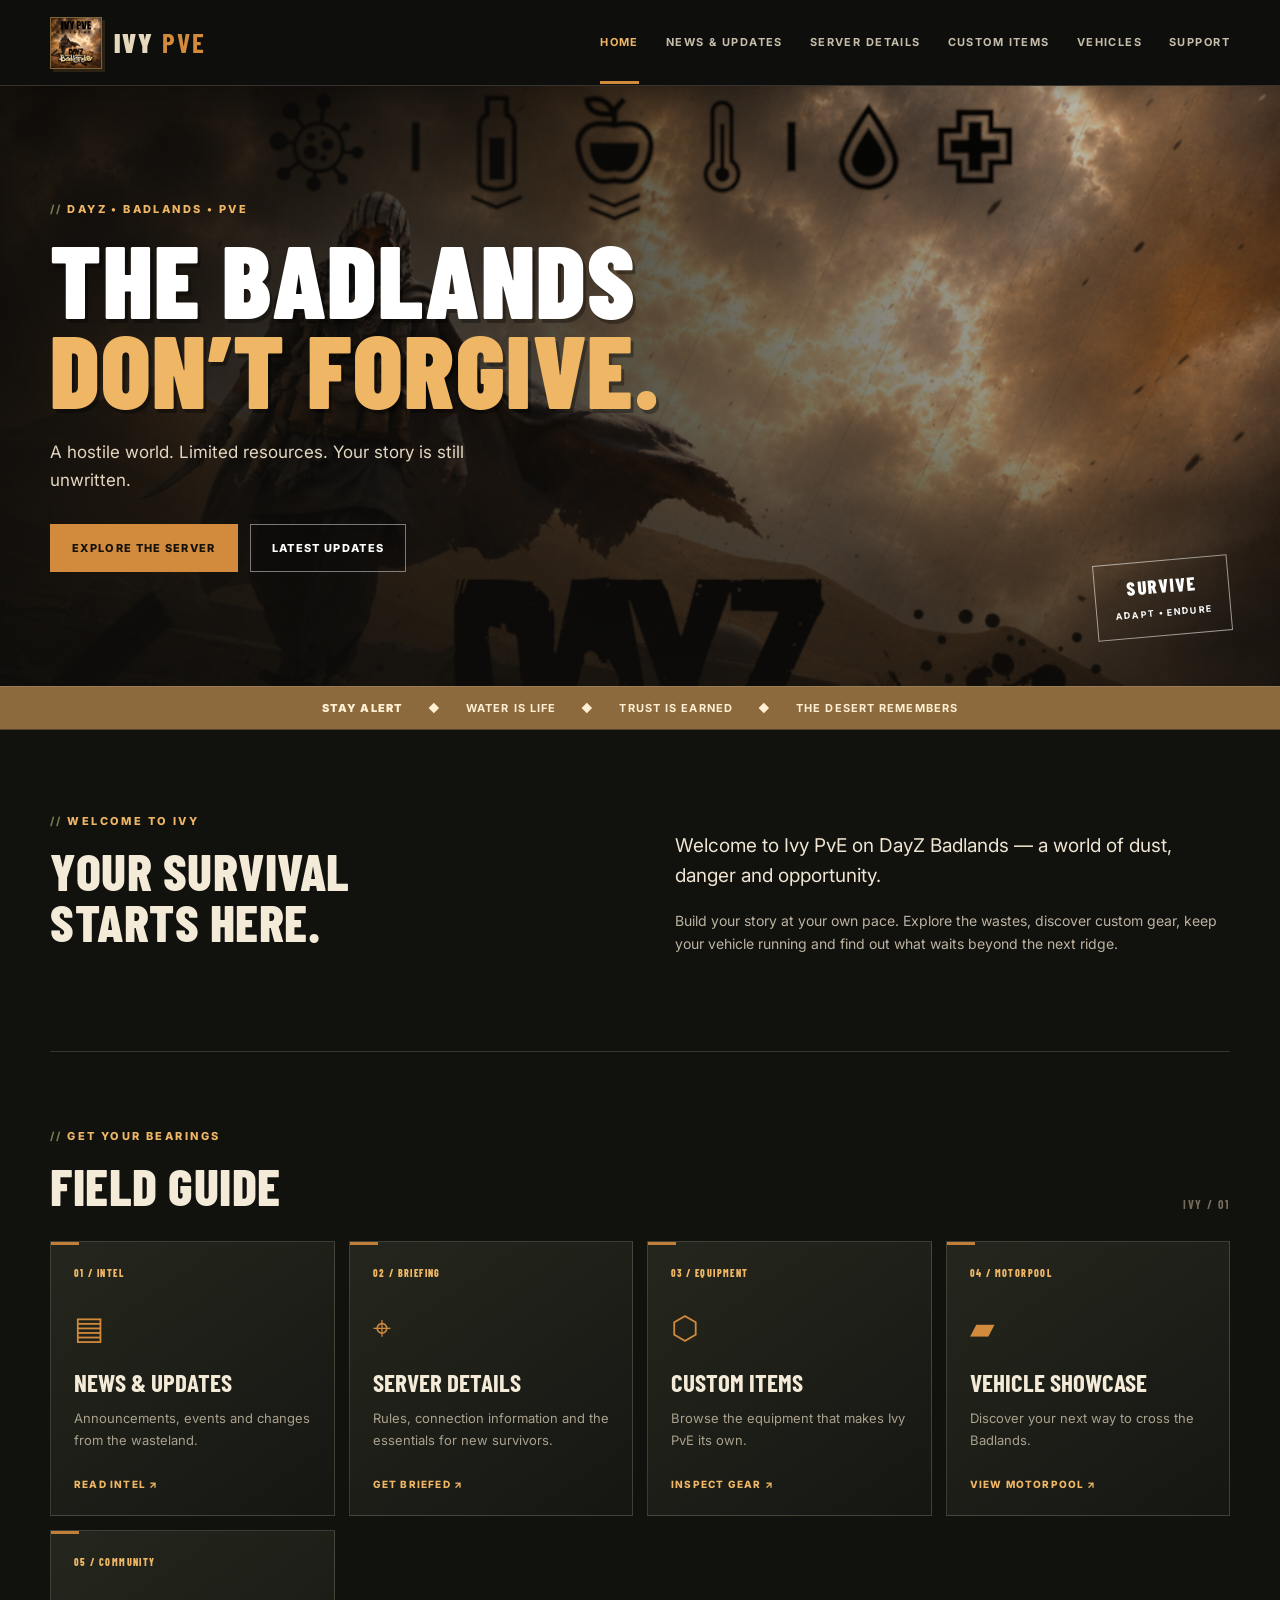
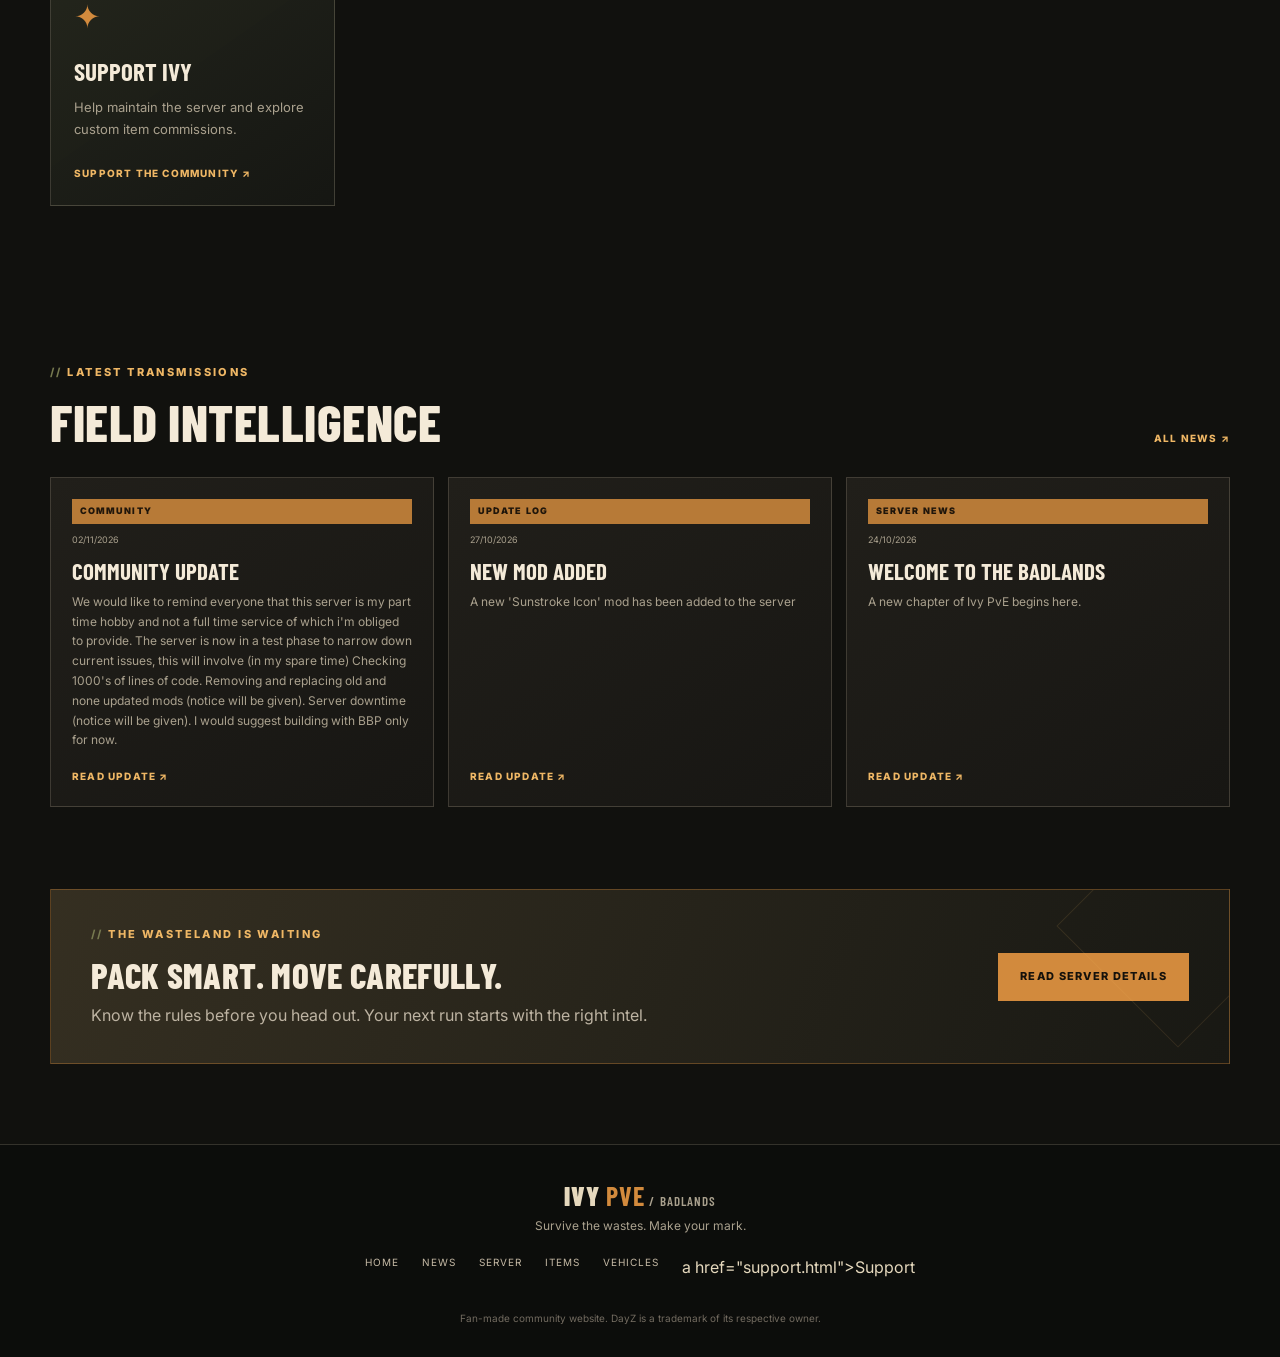
==== commit bc13f91e: "Update index.html" ====
--- a/index.html
+++ b/index.html
@@ -8,7 +8,7 @@
 <body>
 <header class="site-header"><a class="brand" href="index.html"><img src="assets/ivy-badlands.png" alt="Ivy PvE Badlands"><span>IVY <b>PVE</b></span></a>
 <button class="menu-toggle" aria-label="Toggle navigation" aria-expanded="false">☰</button>
-<nav class="nav"><a class="active" href="index.html">Home</a><a href="news.html">News & Updates</a><a href="server.html">Server Details</a><a href="items.html">Custom Items</a><a href="vehicles.html">Vehicles</a></nav></header>
+<nav class="nav"><a class="active" href="index.html">Home</a><a href="news.html">News & Updates</a><a href="server.html">Server Details</a><a href="items.html">Custom Items</a><a href="vehicles.html">Vehicles</a><a href="support.html">Support</a></nav></header>
 <main>
 <section class="hero"><div class="hero-shade"></div><div class="hero-content"><p class="eyebrow">DAYZ • BADLANDS • PVE</p><h1>THE BADLANDS<br><span>DON’T FORGIVE.</span></h1><p class="hero-copy">A hostile world. Limited resources. Your story is still unwritten.</p><div class="hero-actions"><a class="button button-primary" href="server.html">Explore the Server</a><a class="button button-ghost" href="news.html">Latest Updates</a></div></div><div class="hero-stamp">SURVIVE<br><small>ADAPT • ENDURE</small></div></section>
 <section class="ticker"><span>STAY ALERT</span><i>◆</i> Water is life <i>◆</i> Trust is earned <i>◆</i> The desert remembers</section>
@@ -18,9 +18,10 @@
 <a class="feature-card" href="server.html"><span class="card-number">02 / BRIEFING</span><div class="card-icon">⌖</div><h3>Server Details</h3><p>Rules, connection information and the essentials for new survivors.</p><span class="card-link">GET BRIEFED ↗</span></a>
 <a class="feature-card" href="items.html"><span class="card-number">03 / EQUIPMENT</span><div class="card-icon">⬡</div><h3>Custom Items</h3><p>Browse the equipment that makes Ivy PvE its own.</p><span class="card-link">INSPECT GEAR ↗</span></a>
 <a class="feature-card" href="vehicles.html"><span class="card-number">04 / MOTORPOOL</span><div class="card-icon">▰</div><h3>Vehicle Showcase</h3><p>Discover your next way to cross the Badlands.</p><span class="card-link">VIEW MOTORPOOL ↗</span></a>
+<a class="feature-card" href="support.html"><span class="card-number">05 / COMMUNITY</span><div class="card-icon">✦</div><h3>Support Ivy</h3><p>Help maintain the server and explore custom item commissions.</p><span class="card-link">SUPPORT THE COMMUNITY ↗</span></a>
 </div></section>
 <section class="section cards-section"><div class="section-heading"><div><p class="eyebrow">LATEST TRANSMISSIONS</p><h2>FIELD INTELLIGENCE</h2></div><a class="card-link" href="news.html">ALL NEWS ↗</a></div><div class="latest-news-grid" id="home-news" data-json="data/news.json"><p class="muted">Loading latest updates…</p></div></section>
 <section class="callout"><div><p class="eyebrow">THE WASTELAND IS WAITING</p><h2>PACK SMART. MOVE CAREFULLY.</h2><p>Know the rules before you head out. Your next run starts with the right intel.</p></div><a class="button button-primary" href="server.html">Read Server Details</a></section>
 </main>
-<footer class="site-footer"><div class="footer-brand">IVY <b>PVE</b><span> / BADLANDS</span></div><p>Survive the wastes. Make your mark.</p><div class="footer-links"><a href="index.html">Home</a><a href="news.html">News</a><a href="server.html">Server</a><a href="items.html">Items</a><a href="vehicles.html">Vehicles</a></div><small>Fan-made community website. DayZ is a trademark of its respective owner.</small></footer>
+<footer class="site-footer"><div class="footer-brand">IVY <b>PVE</b><span> / BADLANDS</span></div><p>Survive the wastes. Make your mark.</p><div class="footer-links"><a href="index.html">Home</a><a href="news.html">News</a><a href="server.html">Server</a><a href="items.html">Items</a><a href="vehicles.html">Vehicles</a>a href="support.html">Support</a></div><small>Fan-made community website. DayZ is a trademark of its respective owner.</small></footer>
 <script src="assets/site.js"></script></body></html>
--- a/assets/style.css
+++ b/assets/style.css
@@ -113,3 +113,73 @@
 .team-names span {
   display: block;
 }
+
+
+/* Expanded vehicle specifications — preserves the existing Ivy card styling. */
+.vehicle-copy{min-width:0}
+.spec-grid{display:grid;grid-template-columns:repeat(3,minmax(0,1fr));gap:8px;margin-top:22px}
+.spec-grid>div{min-width:0;overflow-wrap:anywhere}
+.spec-grid b{line-height:1.45}
+@media(max-width:1050px){.spec-grid{grid-template-columns:repeat(2,minmax(0,1fr))}}
+@media(max-width:620px){.spec-grid{grid-template-columns:repeat(2,minmax(0,1fr));gap:7px}.spec-grid>div{padding:10px 8px}.spec-grid b{font-size:10px}}
+
+/* Separate variant-specific vehicle attachments */
+.spec-grid b.spec-attachments {
+    display: flex;
+    flex-direction: column;
+    gap: 10px;
+}
+
+.attachment-variant {
+    display: flex;
+    flex-direction: column;
+    gap: 5px;
+}
+
+.attachment-variant + .attachment-variant {
+    border-top: 1px solid #454139;
+    padding-top: 9px;
+}
+
+.attachment-variant strong {
+    color: #d99a45;
+    font-size: 0.75rem;
+    text-transform: uppercase;
+    letter-spacing: 1px;
+}
+
+.attachment-variant span {
+    line-height: 1.5;
+}
+
+
+/* Vehicle price banner — sits above the vehicle image within the existing card. */
+.vehicle-media{min-width:0;display:flex;flex-direction:column;background:#171613}
+.vehicle-media .vehicle-image{flex:1;min-height:290px}
+.vehicle-price{
+  display:flex;
+  align-items:center;
+  justify-content:space-between;
+  gap:12px;
+  padding:12px 17px;
+  background:linear-gradient(100deg,#3b2d1d,#242119);
+  border-bottom:1px solid rgba(239,183,101,.35);
+}
+.vehicle-price small{
+  color:#c4ad89;
+  font-size:9px;
+  font-weight:800;
+  letter-spacing:.16em;
+}
+.vehicle-price strong{
+  color:var(--orange2);
+  font-family:'Barlow Condensed',sans-serif;
+  font-size:25px;
+  line-height:1;
+  letter-spacing:.03em;
+}
+@media(max-width:620px){
+  .vehicle-media .vehicle-image{min-height:200px}
+  .vehicle-price{padding:10px 14px}
+  .vehicle-price strong{font-size:23px}
+}
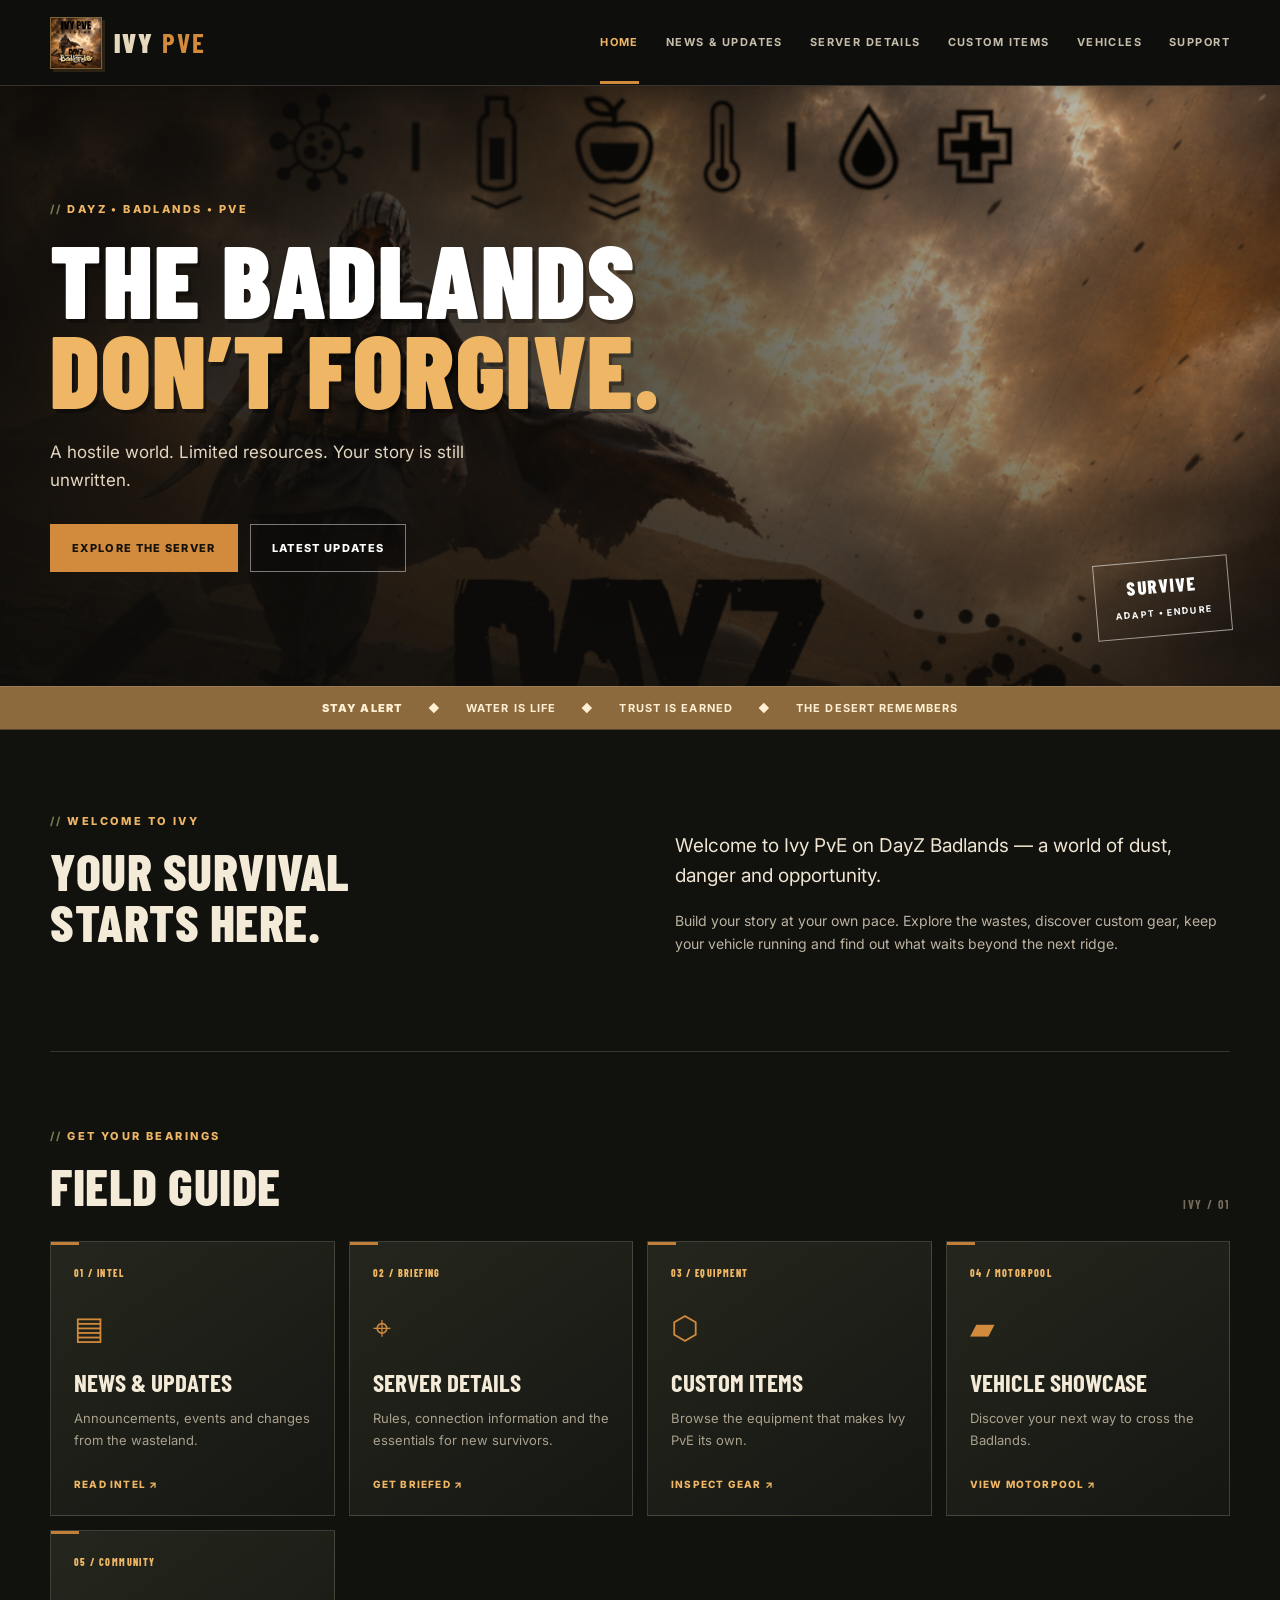
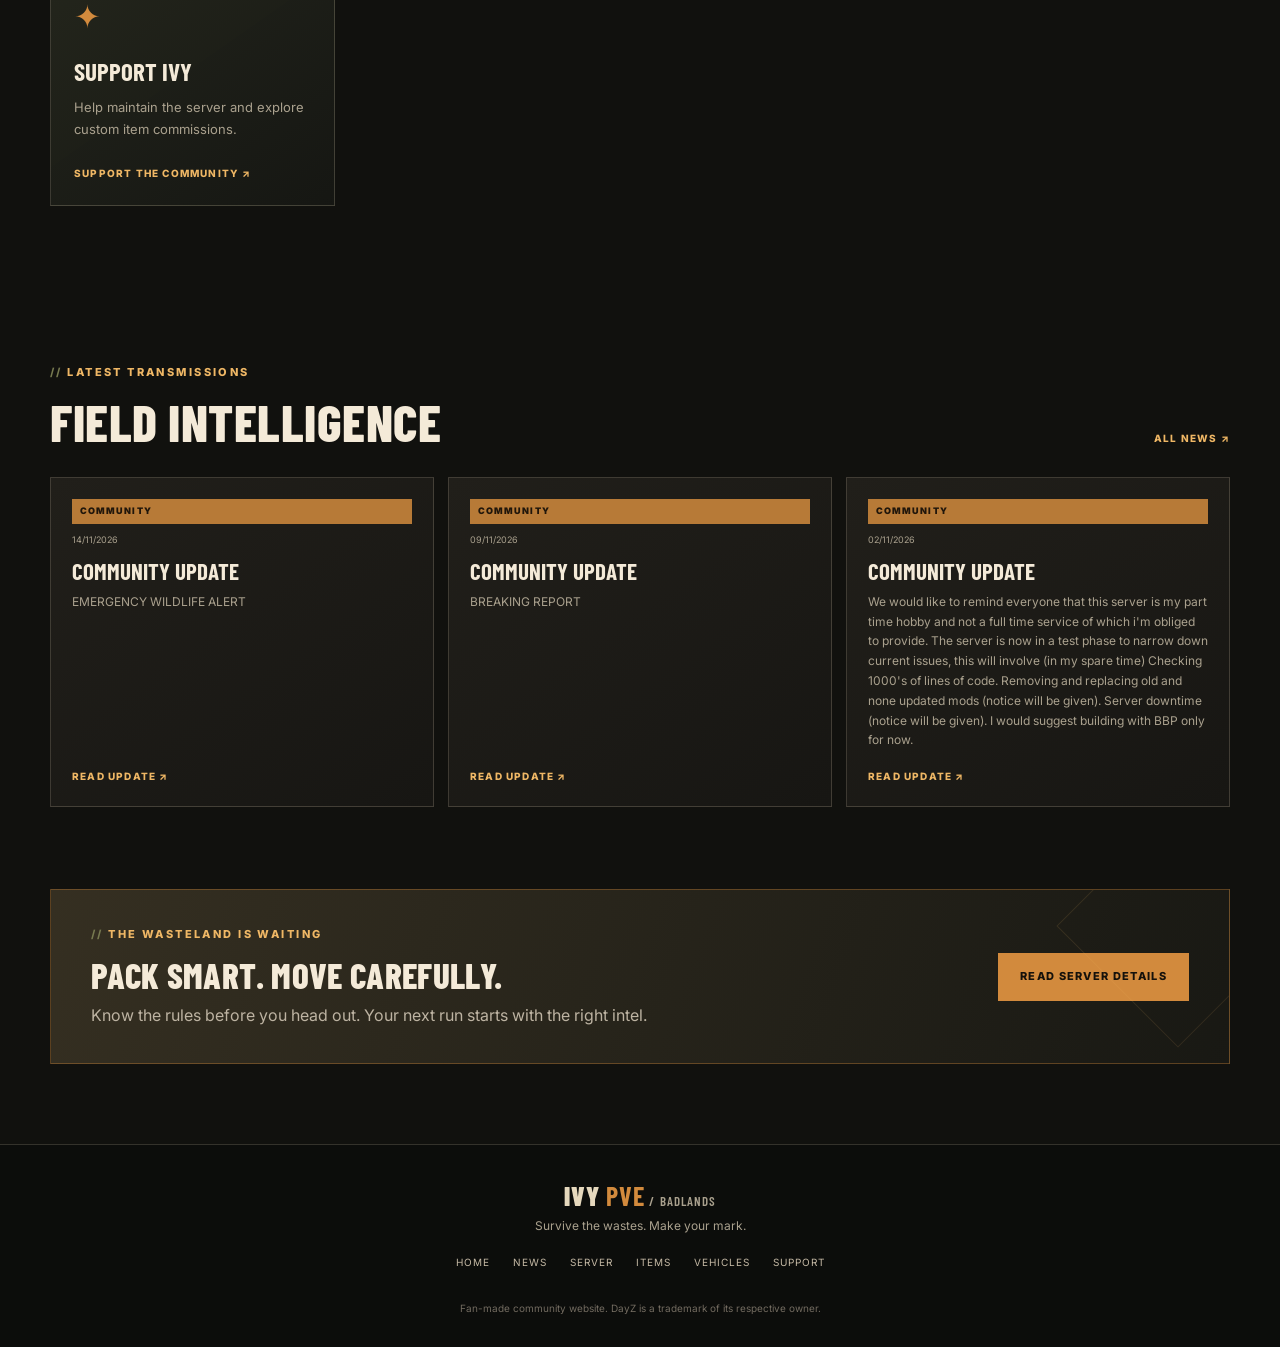
==== commit 25b09535: "Update index.html" ====
--- a/index.html
+++ b/index.html
@@ -8,7 +8,7 @@
 <body>
 <header class="site-header"><a class="brand" href="index.html"><img src="assets/ivy-badlands.png" alt="Ivy PvE Badlands"><span>IVY <b>PVE</b></span></a>
 <button class="menu-toggle" aria-label="Toggle navigation" aria-expanded="false">☰</button>
-<nav class="nav"><a class="active" href="index.html">Home</a><a href="news.html">News & Updates</a><a href="server.html">Server Details</a><a href="items.html">Custom Items</a><a href="vehicles.html">Vehicles</a><a href="support.html">Support</a></nav></header>
+<nav class="nav"><a class="active" href="index.html">Home</a><a href="news.html">News & Updates</a><a href="server.html">Server Details</a><a href="under-construction.html">Custom Items</a><a href="under-construction.html">Vehicles</a><a href="support.html">Support</a></nav></header>
 <main>
 <section class="hero"><div class="hero-shade"></div><div class="hero-content"><p class="eyebrow">DAYZ • BADLANDS • PVE</p><h1>THE BADLANDS<br><span>DON’T FORGIVE.</span></h1><p class="hero-copy">A hostile world. Limited resources. Your story is still unwritten.</p><div class="hero-actions"><a class="button button-primary" href="server.html">Explore the Server</a><a class="button button-ghost" href="news.html">Latest Updates</a></div></div><div class="hero-stamp">SURVIVE<br><small>ADAPT • ENDURE</small></div></section>
 <section class="ticker"><span>STAY ALERT</span><i>◆</i> Water is life <i>◆</i> Trust is earned <i>◆</i> The desert remembers</section>
@@ -16,12 +16,12 @@
 <section class="section cards-section"><div class="section-heading"><div><p class="eyebrow">GET YOUR BEARINGS</p><h2>FIELD GUIDE</h2></div><span class="section-mark">IVY / 01</span></div><div class="card-grid">
 <a class="feature-card" href="news.html"><span class="card-number">01 / INTEL</span><div class="card-icon">▤</div><h3>News & Updates</h3><p>Announcements, events and changes from the wasteland.</p><span class="card-link">READ INTEL ↗</span></a>
 <a class="feature-card" href="server.html"><span class="card-number">02 / BRIEFING</span><div class="card-icon">⌖</div><h3>Server Details</h3><p>Rules, connection information and the essentials for new survivors.</p><span class="card-link">GET BRIEFED ↗</span></a>
-<a class="feature-card" href="items.html"><span class="card-number">03 / EQUIPMENT</span><div class="card-icon">⬡</div><h3>Custom Items</h3><p>Browse the equipment that makes Ivy PvE its own.</p><span class="card-link">INSPECT GEAR ↗</span></a>
-<a class="feature-card" href="vehicles.html"><span class="card-number">04 / MOTORPOOL</span><div class="card-icon">▰</div><h3>Vehicle Showcase</h3><p>Discover your next way to cross the Badlands.</p><span class="card-link">VIEW MOTORPOOL ↗</span></a>
+<a class="feature-card" href="under-construction.html"><span class="card-number">03 / EQUIPMENT</span><div class="card-icon">⬡</div><h3>Custom Items</h3><p>Browse the equipment that makes Ivy PvE its own.</p><span class="card-link">INSPECT GEAR ↗</span></a>
+<a class="feature-card" href="under-construction.html"><span class="card-number">04 / MOTORPOOL</span><div class="card-icon">▰</div><h3>Vehicle Showcase</h3><p>Discover your next way to cross the Badlands.</p><span class="card-link">VIEW MOTORPOOL ↗</span></a>
 <a class="feature-card" href="support.html"><span class="card-number">05 / COMMUNITY</span><div class="card-icon">✦</div><h3>Support Ivy</h3><p>Help maintain the server and explore custom item commissions.</p><span class="card-link">SUPPORT THE COMMUNITY ↗</span></a>
 </div></section>
 <section class="section cards-section"><div class="section-heading"><div><p class="eyebrow">LATEST TRANSMISSIONS</p><h2>FIELD INTELLIGENCE</h2></div><a class="card-link" href="news.html">ALL NEWS ↗</a></div><div class="latest-news-grid" id="home-news" data-json="data/news.json"><p class="muted">Loading latest updates…</p></div></section>
 <section class="callout"><div><p class="eyebrow">THE WASTELAND IS WAITING</p><h2>PACK SMART. MOVE CAREFULLY.</h2><p>Know the rules before you head out. Your next run starts with the right intel.</p></div><a class="button button-primary" href="server.html">Read Server Details</a></section>
 </main>
-<footer class="site-footer"><div class="footer-brand">IVY <b>PVE</b><span> / BADLANDS</span></div><p>Survive the wastes. Make your mark.</p><div class="footer-links"><a href="index.html">Home</a><a href="news.html">News</a><a href="server.html">Server</a><a href="items.html">Items</a><a href="vehicles.html">Vehicles</a>a href="support.html">Support</a></div><small>Fan-made community website. DayZ is a trademark of its respective owner.</small></footer>
+<footer class="site-footer"><div class="footer-brand">IVY <b>PVE</b><span> / BADLANDS</span></div><p>Survive the wastes. Make your mark.</p><div class="footer-links"><a href="index.html">Home</a><a href="news.html">News</a><a href="server.html">Server</a><a href="under-construction.html">Items</a><a href="under-construction.html">Vehicles</a><a href="support.html">Support</a></div><small>Fan-made community website. DayZ is a trademark of its respective owner.</small></footer>
 <script src="assets/site.js"></script></body></html>
--- a/assets/style.css
+++ b/assets/style.css
@@ -183,3 +183,91 @@
   .vehicle-price{padding:10px 14px}
   .vehicle-price strong{font-size:23px}
 }
+
+
+/* Support page */
+.support-section{padding-top:70px}
+.support-panel{
+  padding:30px;
+  background:linear-gradient(145deg,rgba(35,31,24,.96),rgba(19,18,15,.96));
+  border:1px solid var(--line);
+  border-top:2px solid var(--orange2);
+}
+.support-panel h3{font-size:31px;margin:13px 0 18px}
+.support-panel p{color:#bdb3a2;font-size:13px;line-height:1.75}
+.support-panel p strong{color:#f0e5d2}
+.donation-panel{display:grid;grid-template-columns:minmax(0,1fr) 220px;gap:35px;align-items:center}
+.support-panel-copy{max-width:790px}
+.support-panel .lead{margin-bottom:18px}
+.donation-actions{display:flex;gap:12px;flex-wrap:wrap;margin-top:25px}
+.donation-mark{
+  min-height:190px;display:flex;flex-direction:column;align-items:center;justify-content:center;
+  border:1px solid rgba(216,138,56,.32);background:linear-gradient(145deg,#302719,#171511);
+  color:var(--orange2);font:900 48px/.85 'Barlow Condensed',sans-serif;letter-spacing:.04em;
+}
+.donation-mark b{color:#f4ead8}
+.donation-mark small{margin-top:16px;font:800 9px Inter,sans-serif;letter-spacing:.17em;color:#a99b83}
+.supporters-heading,.commissions-heading{margin-top:65px}
+.supporters-intro{margin-top:0}
+.supporters-list{display:grid;grid-template-columns:repeat(3,minmax(0,1fr));gap:12px;margin-top:20px}
+.supporter-entry{
+  display:flex;align-items:center;gap:13px;padding:15px;
+  background:rgba(0,0,0,.2);border:1px solid var(--line);min-width:0;
+}
+.supporter-entry .supporter-number{font:800 22px 'Barlow Condensed',sans-serif;color:var(--orange2)}
+.supporter-entry strong{color:#f0e5d2;font-size:13px;overflow-wrap:anywhere}
+.supporters-empty{padding:18px;border:1px dashed rgba(216,138,56,.3);color:var(--muted);font-size:13px}
+.commission-panel{display:flex;align-items:center;justify-content:space-between;gap:30px}
+.commission-panel>div{max-width:760px}
+.commission-button{flex-shrink:0}
+@media(max-width:800px){
+  .donation-panel{grid-template-columns:1fr}
+  .donation-mark{min-height:130px}
+  .supporters-list{grid-template-columns:repeat(2,minmax(0,1fr))}
+  .commission-panel{align-items:flex-start;flex-direction:column}
+}
+@media(max-width:520px){
+  .support-panel{padding:20px}
+  .donation-actions{flex-direction:column}
+  .donation-actions .button{width:100%;text-align:center}
+  .supporters-list{grid-template-columns:1fr}
+  .supporters-heading,.commissions-heading{margin-top:48px}
+}
+
+/* Support page link to the Donators roster on Server Details */
+.donators-link-panel{
+  display:flex;align-items:center;justify-content:space-between;gap:30px;
+}
+.donators-link-panel>div{max-width:760px}
+.donators-link-panel .button{flex-shrink:0}
+@media(max-width:800px){
+  .donators-link-panel{align-items:flex-start;flex-direction:column}
+}
+
+/* Reusable Ivy PvE under-construction page */
+.construction-hero{
+  min-height:360px;padding:75px 24px;display:flex;flex-direction:column;
+  align-items:center;justify-content:center;text-align:center;
+  background:linear-gradient(120deg,rgba(13,12,10,.96),rgba(31,27,20,.91)),
+    url('Ivy_Badlands_BG.png') center/cover no-repeat;
+  border-bottom:1px solid var(--line);
+}
+.construction-hero h1{margin:8px 0 12px;font:900 clamp(42px,7vw,76px)/.98 'Barlow Condensed',sans-serif;letter-spacing:.025em}
+.construction-hero h1 span{color:var(--orange2)}
+.construction-hero>p:last-child{max-width:620px;color:#c7bdab}
+.construction-section{padding-top:55px;padding-bottom:90px}
+.construction-panel{
+  max-width:820px;margin:0 auto;padding:48px 38px;text-align:center;
+  background:linear-gradient(145deg,rgba(35,31,24,.96),rgba(19,18,15,.96));
+  border:1px solid var(--line);border-top:2px solid var(--orange2);
+}
+.construction-symbol{
+  width:108px;height:108px;margin:0 auto 28px;display:flex;flex-direction:column;
+  align-items:center;justify-content:center;border:1px solid rgba(216,138,56,.45);
+  background:linear-gradient(145deg,#302719,#171511);
+  color:var(--orange2);font:900 28px/.95 'Barlow Condensed',sans-serif;letter-spacing:.04em;
+}
+.construction-symbol b{font:700 16px Inter,sans-serif;letter-spacing:.35em;margin-left:.35em}
+.construction-panel h2{font:900 clamp(27px,4vw,39px)/1.05 'Barlow Condensed',sans-serif;margin:10px 0 15px}
+.construction-panel>p:not(.eyebrow){max-width:590px;margin:0 auto 26px;color:#bdb3a2;font-size:14px;line-height:1.8}
+@media(max-width:600px){.construction-panel{padding:35px 22px}.construction-hero{min-height:300px}}
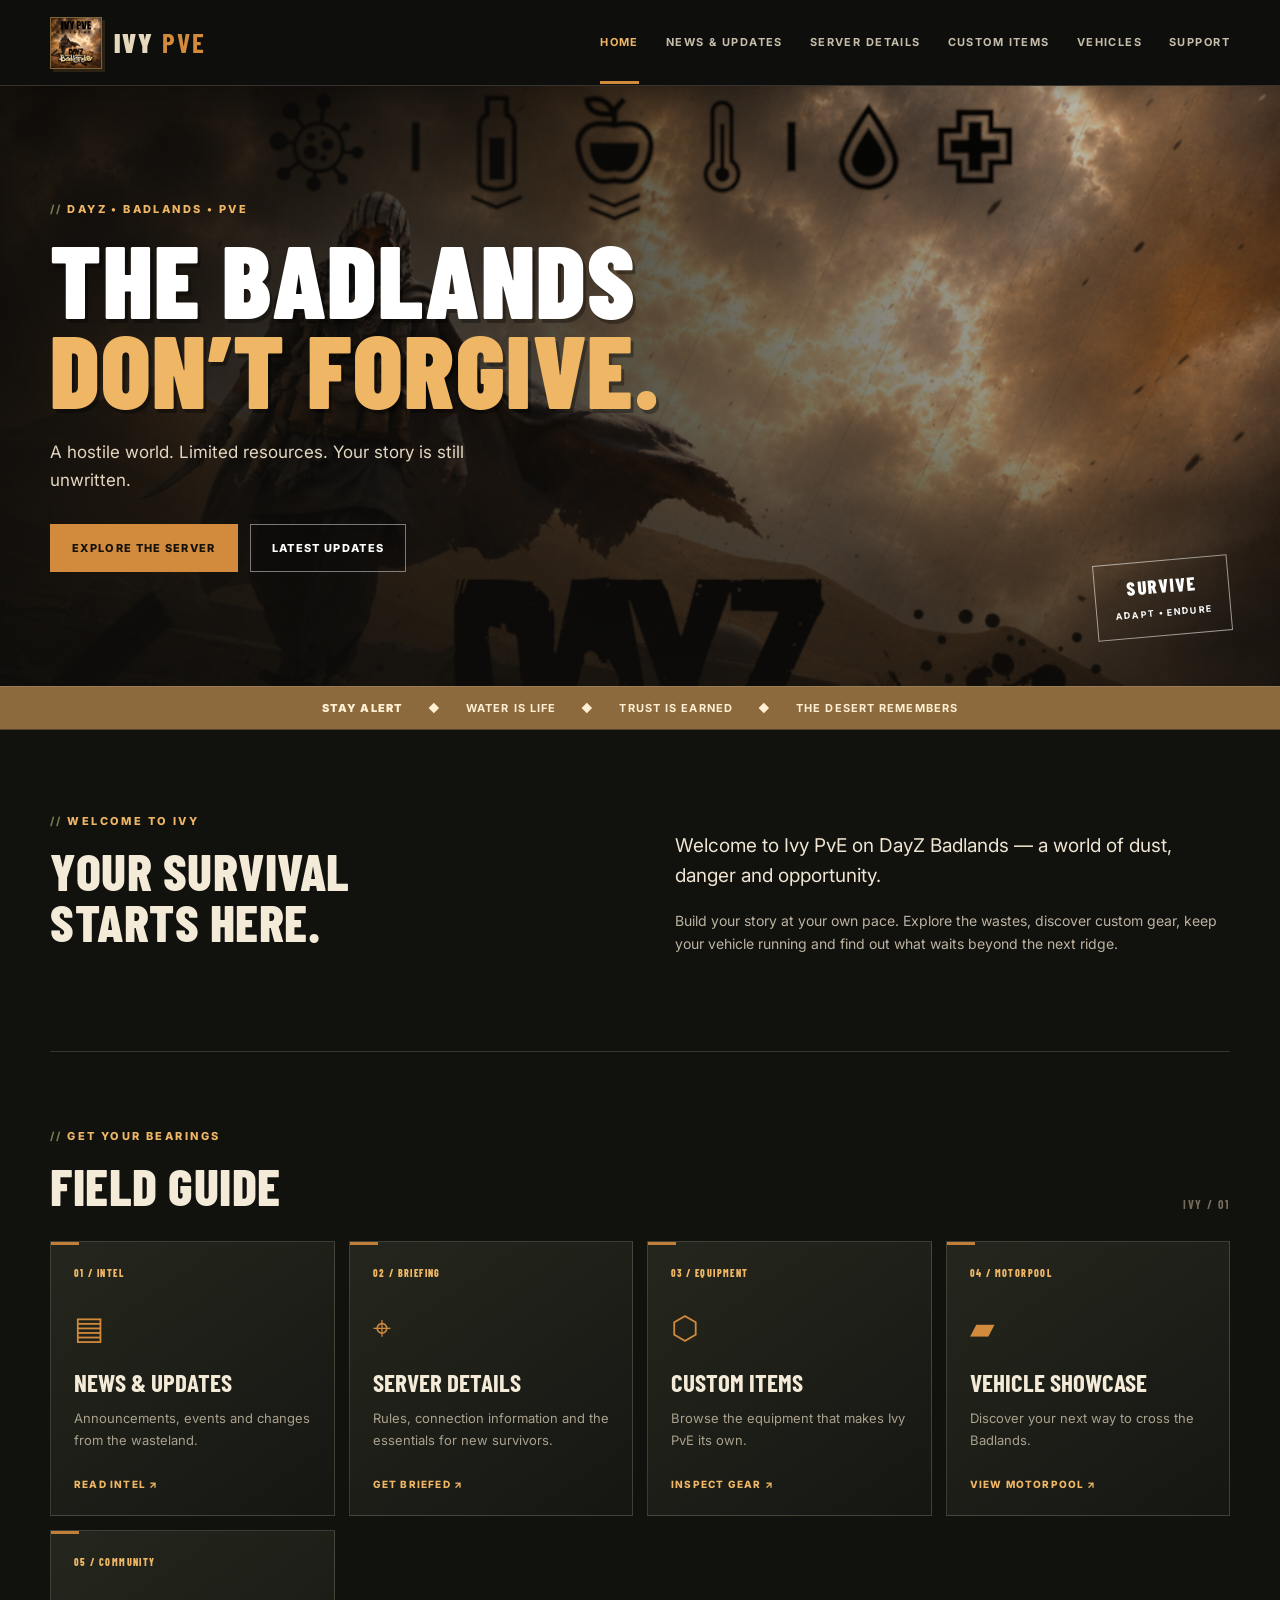
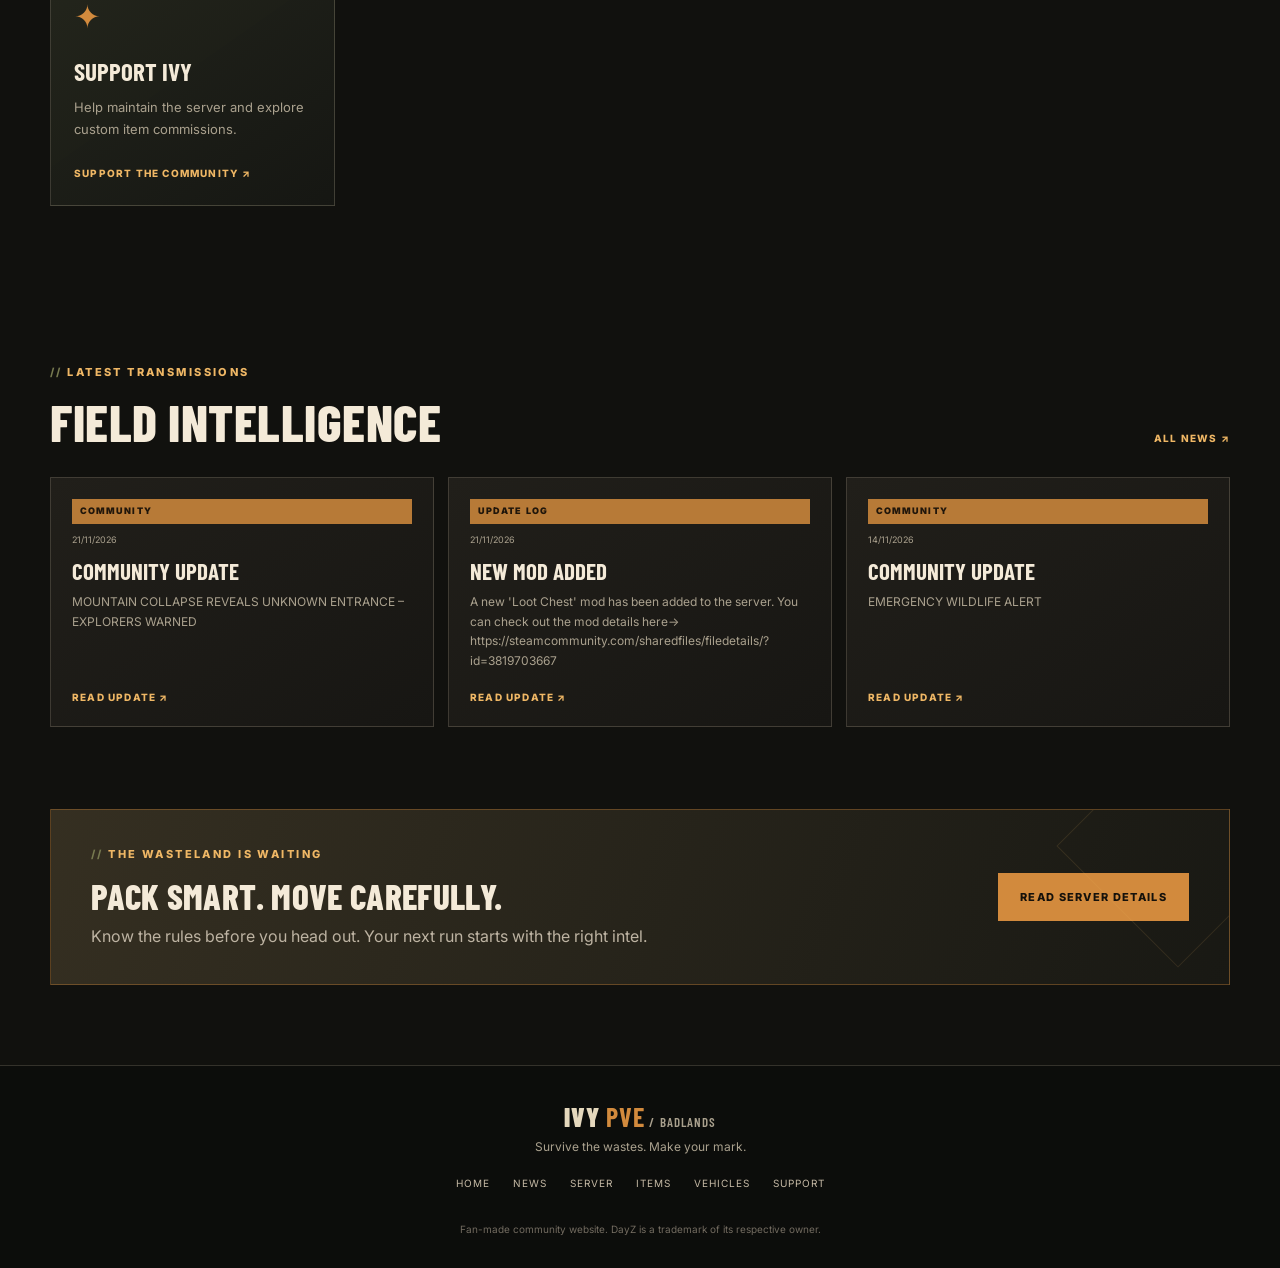
==== commit a6defa60: "Update index.html" ====
--- a/index.html
+++ b/index.html
@@ -4,6 +4,7 @@
   <meta charset="utf-8"><meta name="viewport" content="width=device-width, initial-scale=1">
   <meta name="description" content="Ivy PvE — survive the Badlands. Server information, news, custom items and vehicles.">
   <title>Ivy PvE | Badlands</title><link rel="stylesheet" href="assets/style.css">
+  <link rel="icon" type="image/png" href="ivy-badlands.png">
 </head>
 <body>
 <header class="site-header"><a class="brand" href="index.html"><img src="assets/ivy-badlands.png" alt="Ivy PvE Badlands"><span>IVY <b>PVE</b></span></a>
--- a/assets/style.css
+++ b/assets/style.css
@@ -271,3 +271,76 @@
 .construction-panel h2{font:900 clamp(27px,4vw,39px)/1.05 'Barlow Condensed',sans-serif;margin:10px 0 15px}
 .construction-panel>p:not(.eyebrow){max-width:590px;margin:0 auto 26px;color:#bdb3a2;font-size:14px;line-height:1.8}
 @media(max-width:600px){.construction-panel{padding:35px 22px}.construction-hero{min-height:300px}}
+
+
+/* Shared item and vehicle screenshot gallery */
+.gallery-open{
+  position:relative;display:block;width:100%;padding:0;border:0;border-radius:0;
+  color:inherit;background:transparent;cursor:zoom-in;text-align:inherit;overflow:hidden;
+}
+.gallery-open img{display:block;width:100%;height:100%;object-fit:contain;transition:transform .25s ease}
+.gallery-open:hover img{transform:scale(1.035)}
+.catalog-photo.gallery-open{height:180px;border-bottom:1px solid var(--line)}
+.catalog-photo.gallery-open img{height:180px}
+.vehicle-image.gallery-open{min-height:290px}
+.vehicle-image.gallery-open img{min-height:290px;object-fit:cover}
+.vehicle-image.gallery-open:after{pointer-events:none}
+.gallery-count,.gallery-hint{
+  position:absolute;right:12px;bottom:12px;z-index:2;padding:7px 10px;
+  background:rgba(17,17,14,.88);border:1px solid rgba(239,183,101,.42);
+  color:var(--orange2);font:800 9px Inter,sans-serif;letter-spacing:.12em;
+}
+.ivy-gallery-overlay{
+  position:fixed;inset:0;z-index:1000;display:flex;align-items:center;justify-content:center;
+  padding:24px;background:rgba(5,5,4,.94);backdrop-filter:blur(8px);
+}
+.ivy-gallery-overlay[hidden]{display:none}
+.ivy-gallery-dialog{
+  width:min(1120px,100%);max-height:calc(100vh - 48px);display:flex;flex-direction:column;
+  background:#171613;border:1px solid var(--line);box-shadow:0 24px 90px rgba(0,0,0,.65);
+}
+.ivy-gallery-top,.ivy-gallery-bottom{
+  display:flex;align-items:center;justify-content:space-between;gap:16px;padding:13px 18px;
+  color:var(--orange2);font-size:10px;font-weight:800;letter-spacing:.14em;text-transform:uppercase;
+}
+.ivy-gallery-top{border-bottom:1px solid var(--line)}
+.ivy-gallery-close{
+  border:1px solid var(--line);background:#24221d;color:var(--sand);width:36px;height:36px;
+  font-size:25px;line-height:1;cursor:pointer;
+}
+.ivy-gallery-stage{
+  min-height:220px;height:min(66vh,720px);display:flex;align-items:center;justify-content:space-between;
+  gap:12px;padding:12px;background:#0d0d0b;
+}
+.ivy-gallery-main{width:calc(100% - 104px);height:100%;object-fit:contain}
+.ivy-gallery-arrow{
+  flex:0 0 42px;width:42px;height:54px;border:1px solid var(--line);
+  background:rgba(35,31,24,.9);color:var(--orange2);font-size:34px;cursor:pointer;
+}
+.ivy-gallery-arrow:disabled{opacity:.35;cursor:default}
+.ivy-gallery-bottom{color:var(--muted);letter-spacing:.08em}
+.ivy-gallery-thumbs{
+  display:flex;gap:9px;overflow-x:auto;padding:0 18px 17px;
+}
+.ivy-gallery-thumbs button{
+  flex:0 0 82px;height:58px;padding:2px;border:1px solid var(--line);background:#0d0d0b;cursor:pointer;
+}
+.ivy-gallery-thumbs button.active{border:2px solid var(--orange2)}
+.ivy-gallery-thumbs img{width:100%;height:100%;object-fit:cover}
+body.gallery-open{overflow:hidden}
+@media(max-width:600px){
+  .ivy-gallery-overlay{padding:8px}
+  .ivy-gallery-dialog{max-height:calc(100vh - 16px)}
+  .ivy-gallery-stage{height:55vh;gap:5px;padding:5px}
+  .ivy-gallery-main{width:calc(100% - 74px)}
+  .ivy-gallery-arrow{flex-basis:32px;width:32px;height:46px;font-size:27px}
+  .ivy-gallery-top,.ivy-gallery-bottom{padding:10px 12px;font-size:9px}
+  .ivy-gallery-thumbs{padding:0 12px 12px}
+}
+
+/* Gallery image load feedback */
+.ivy-gallery-main.gallery-image-error{
+  opacity:.45;
+  outline:1px dashed var(--orange2);
+  outline-offset:-8px;
+}
